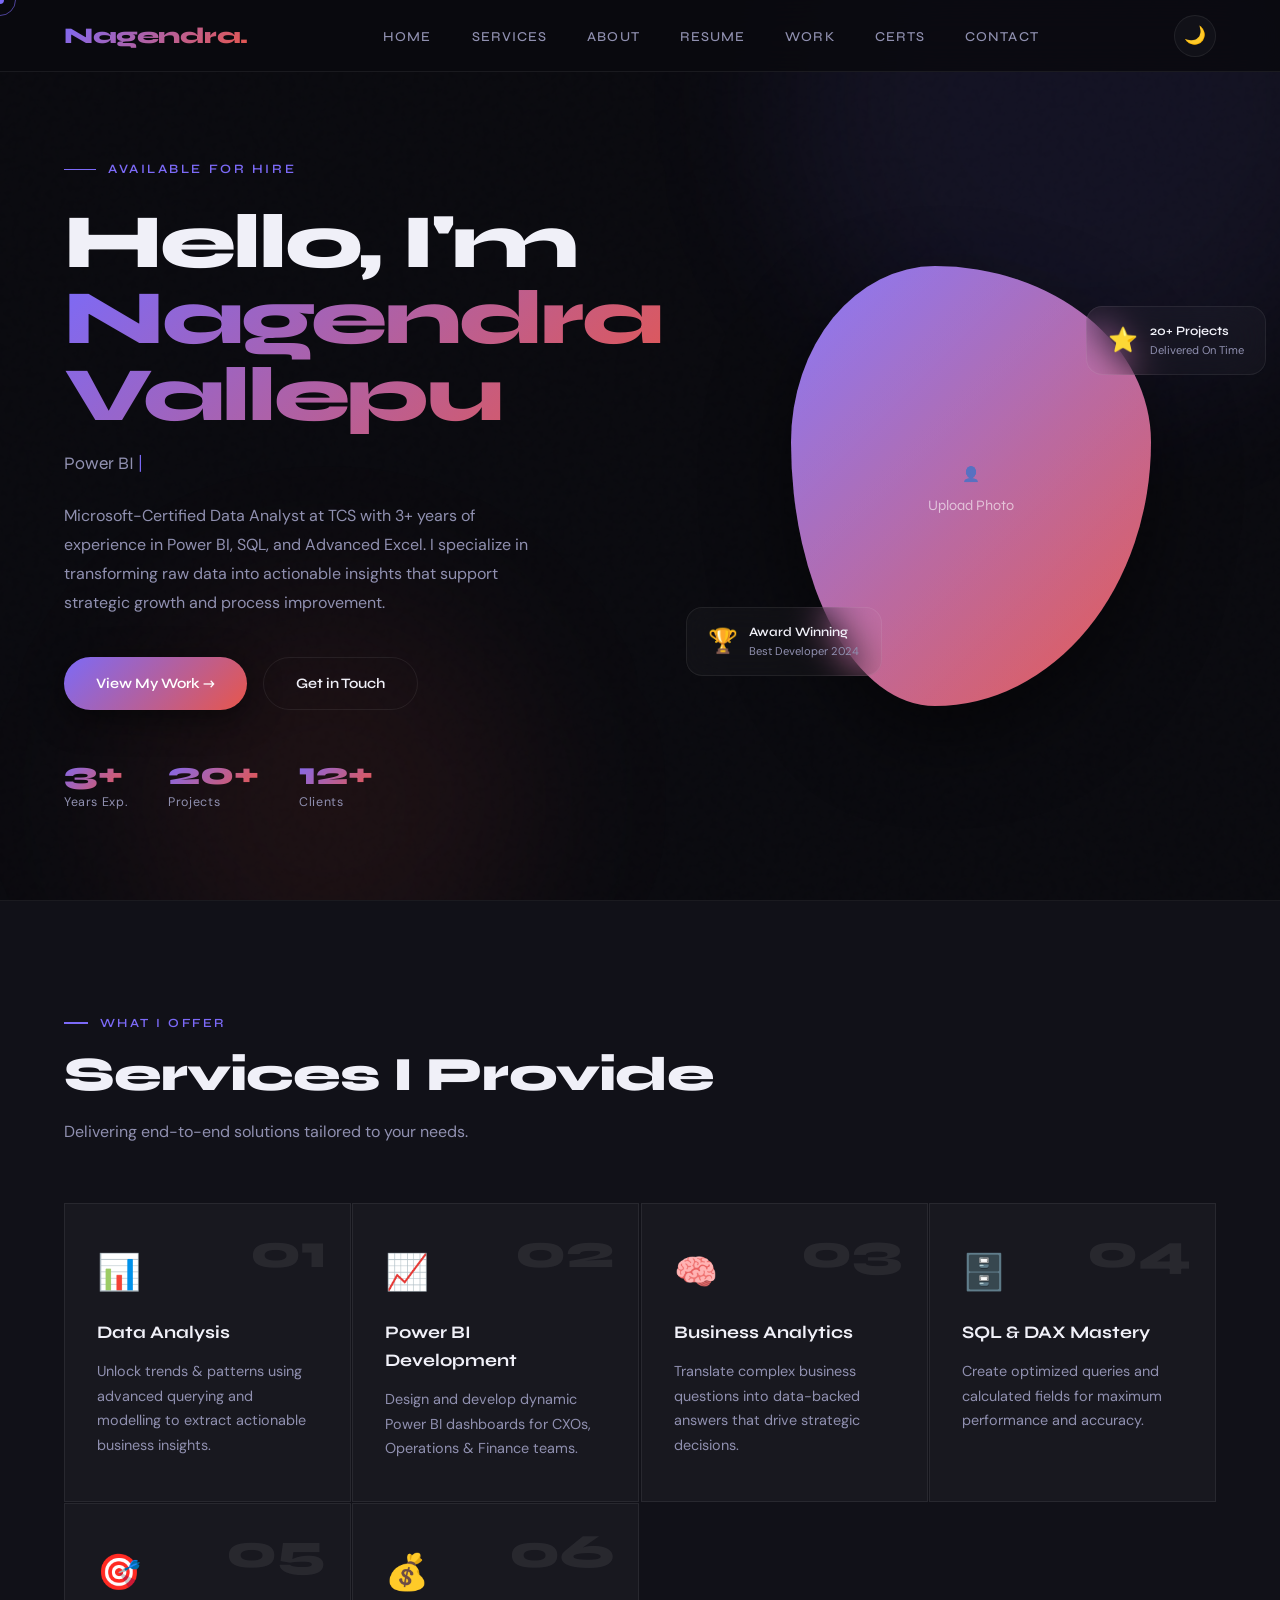
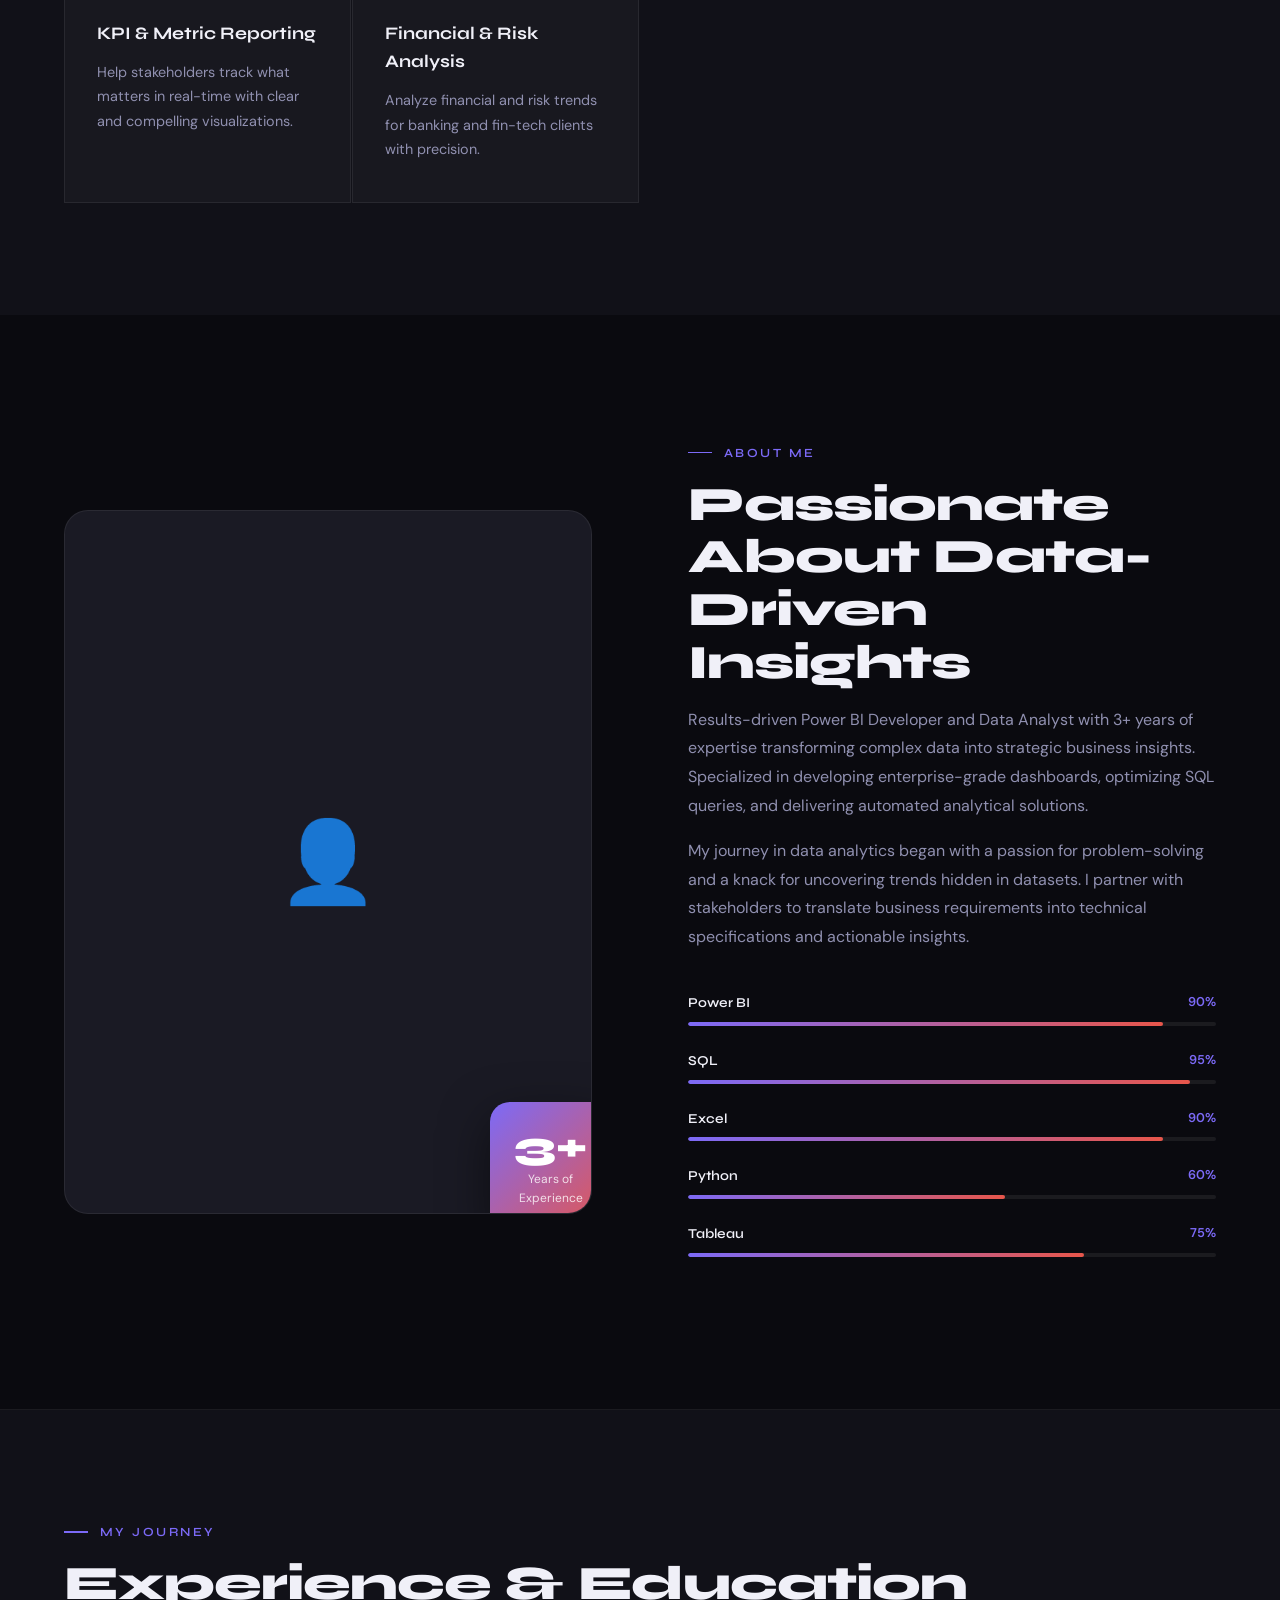
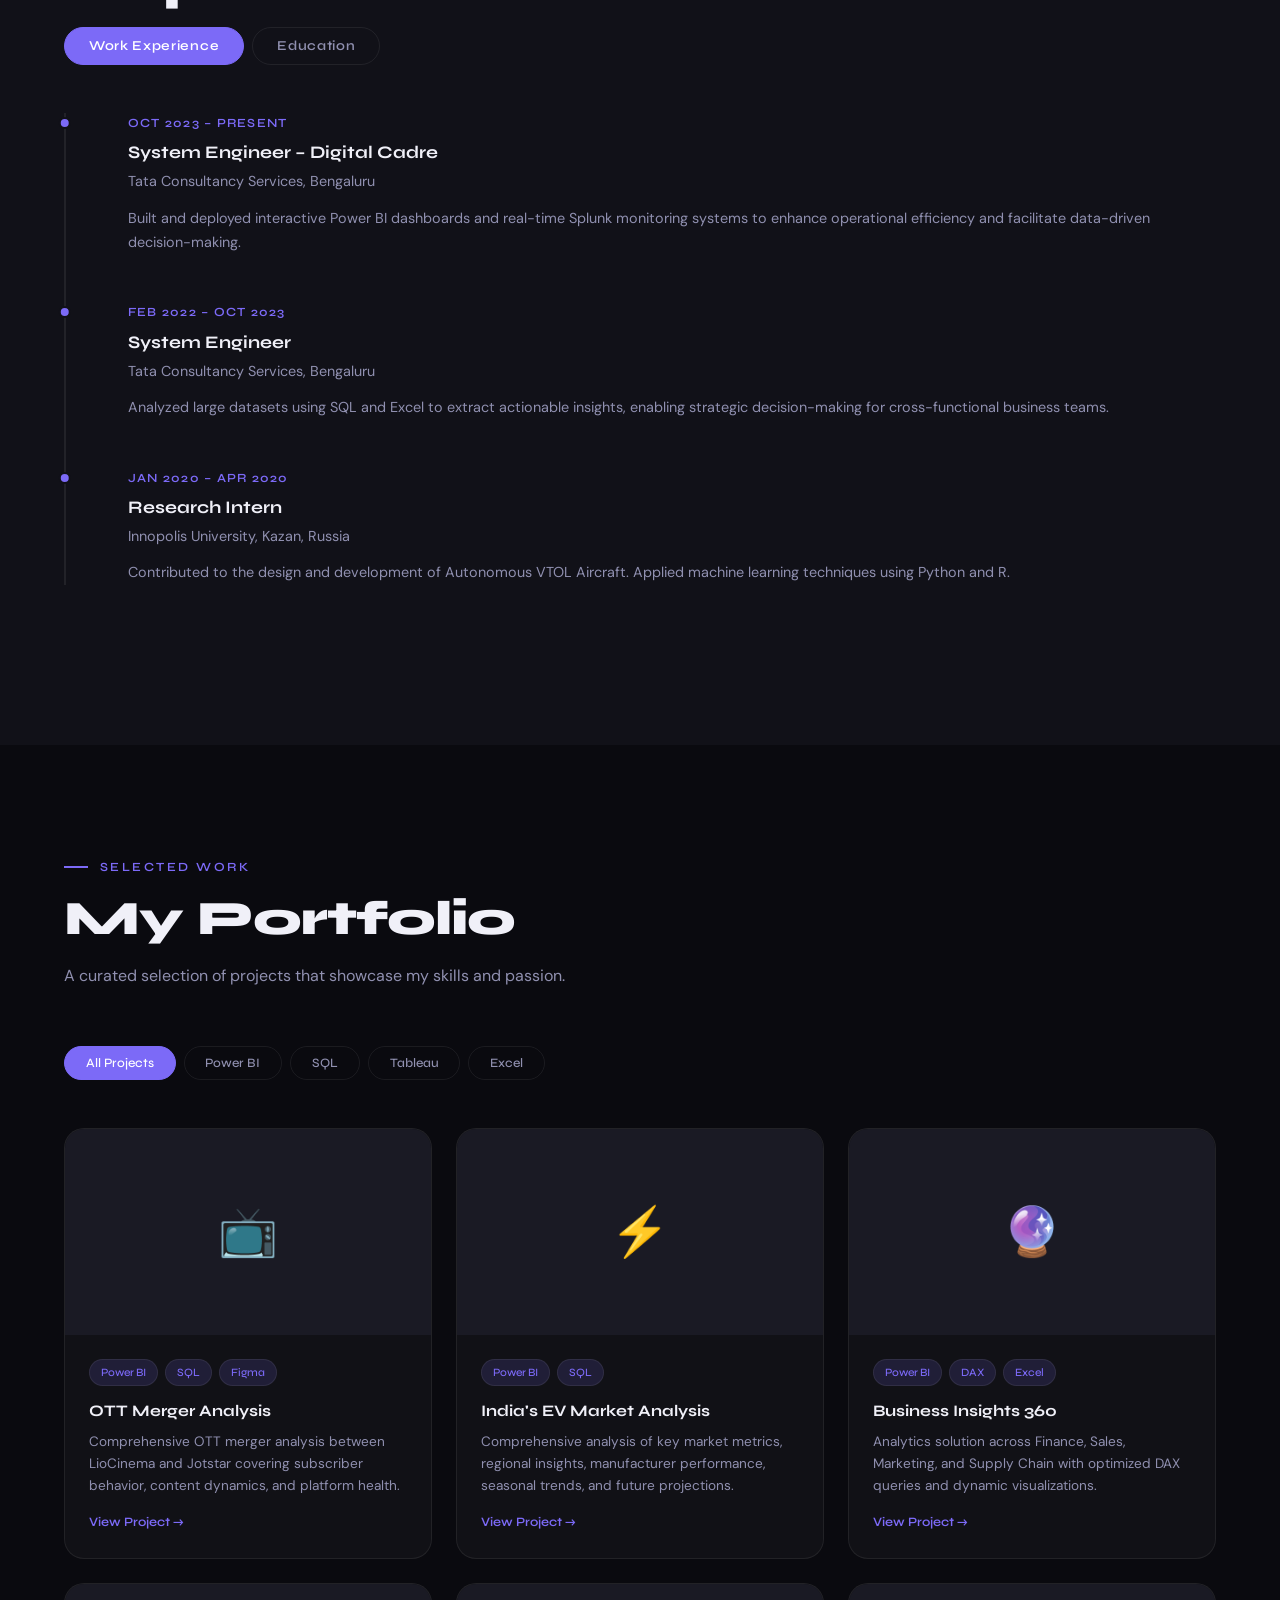
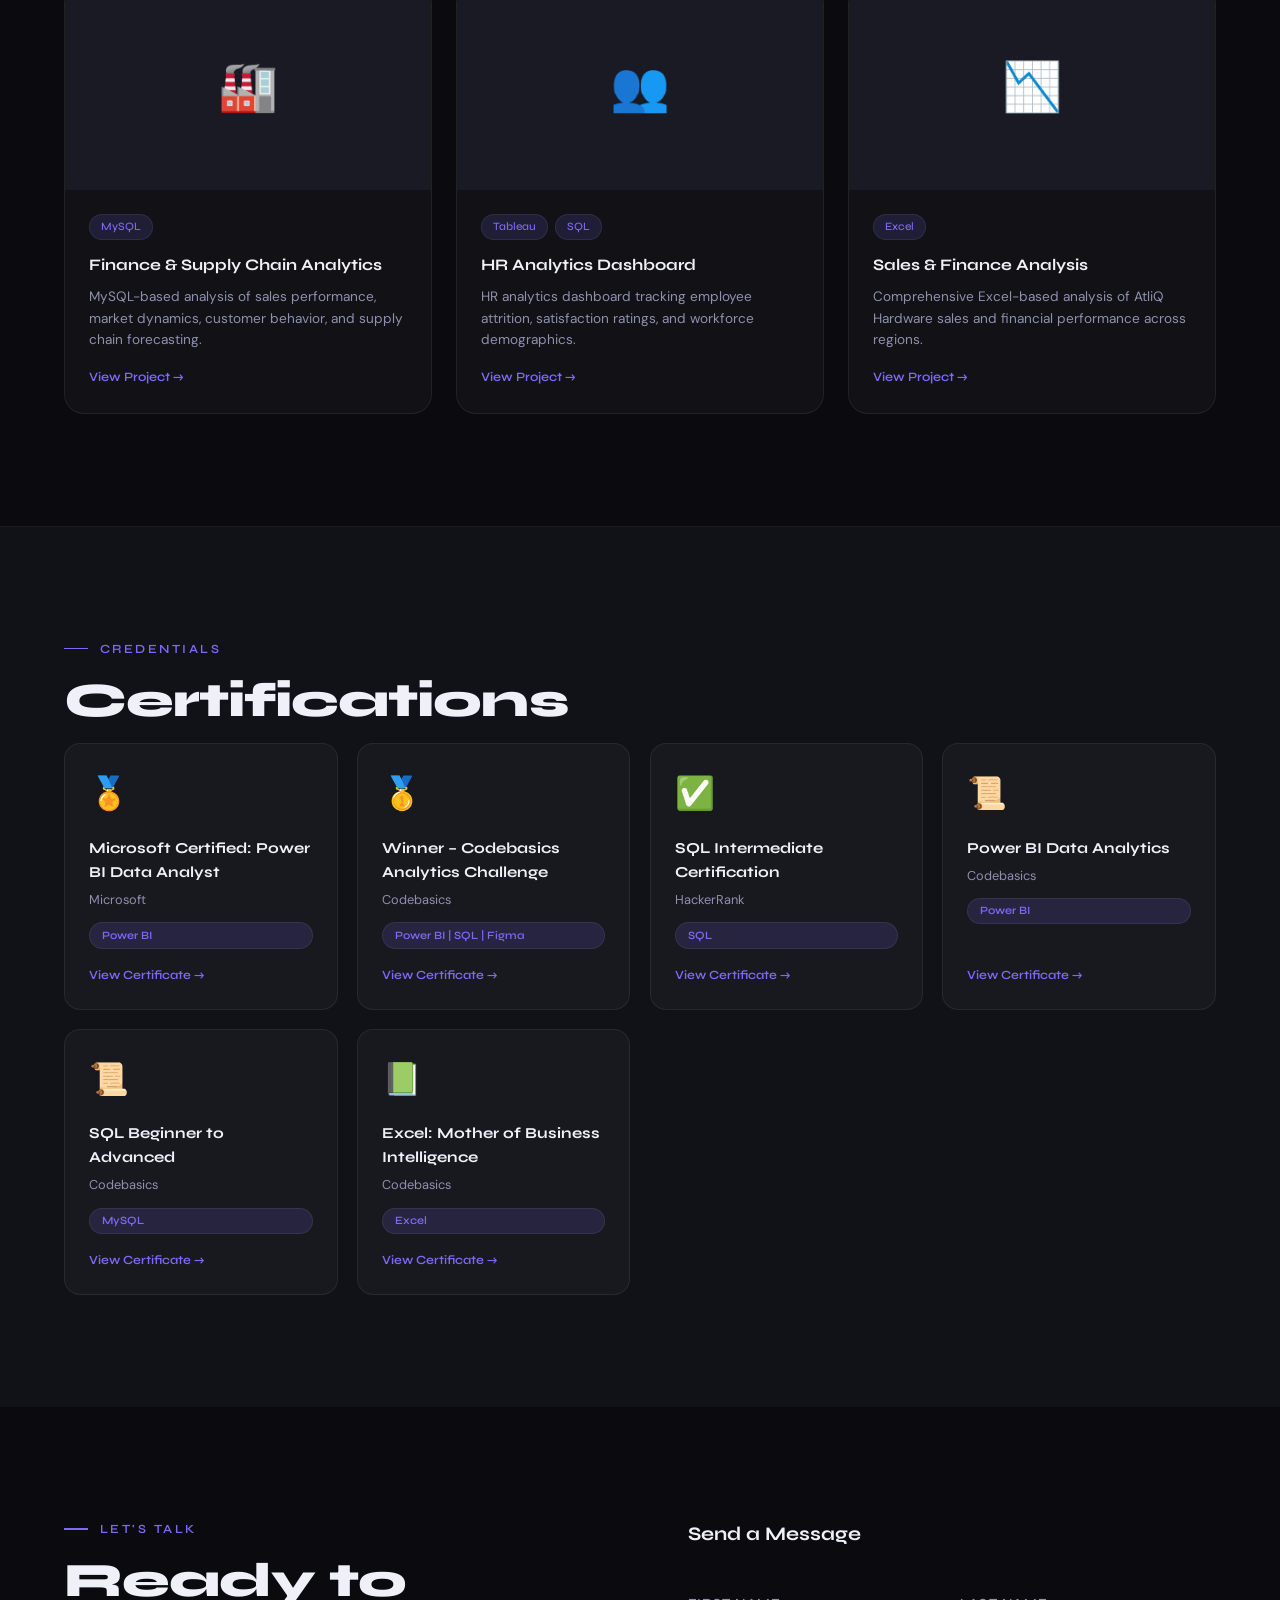
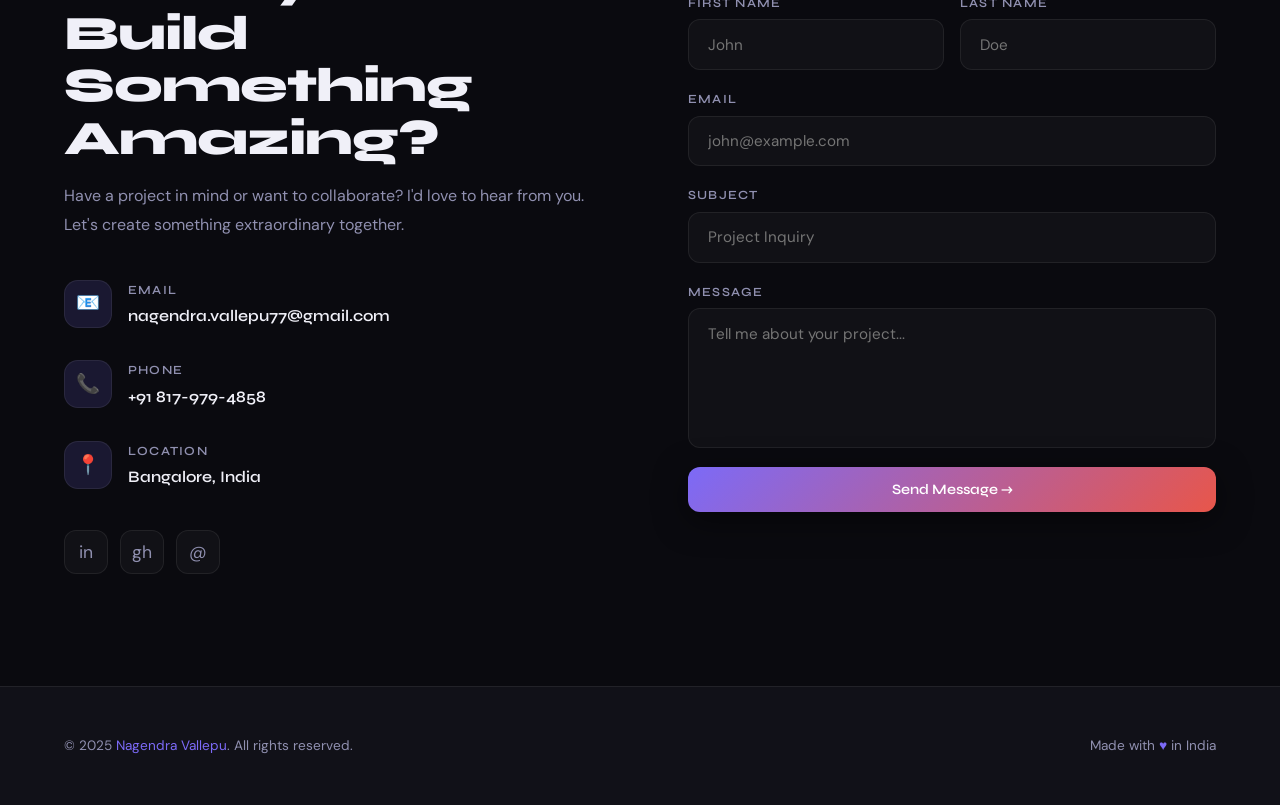
==== index.html @ 74fa5c30 "start" ====
<!DOCTYPE html>
<html lang="en" data-theme="dark">
<head>
<meta charset="UTF-8">
<meta name="viewport" content="width=device-width, initial-scale=1.0">
<title>Portfolio — Nagendra Vallepu</title>
<meta name="description" content="Nagendra Vallepu — Microsoft-Certified Data Analyst specializing in Power BI, SQL, and data visualization.">
<link rel="preconnect" href="https://fonts.googleapis.com">
<link href="https://fonts.googleapis.com/css2?family=Syne:wght@400;500;600;700;800&family=DM+Sans:ital,wght@0,300;0,400;0,500;1,300&display=swap" rel="stylesheet">
<link rel="stylesheet" href="style.css">
</head>
<body>

<!-- CURSOR -->
<div class="cursor-dot" id="cursorDot"></div>
<div class="cursor-ring" id="cursorRing"></div>

<!-- NAVIGATION -->
<nav id="mainNav">
  <div class="nav-logo" id="navLogo">Portfolio.</div>
  <ul class="nav-links">
    <li><a href="#home">Home</a></li>
    <li><a href="#services">Services</a></li>
    <li><a href="#about">About</a></li>
    <li><a href="#resume">Resume</a></li>
    <li><a href="#portfolio">Work</a></li>
    <li><a href="#certifications">Certs</a></li>
    <li><a href="#contact">Contact</a></li>
  </ul>
  <div class="nav-actions">
    <button class="theme-toggle" id="themeToggle" aria-label="Toggle theme">🌙</button>
    <div class="hamburger" id="hamburger">
      <span></span><span></span><span></span>
    </div>
  </div>
</nav>

<!-- MOBILE NAV -->
<div class="mobile-nav" id="mobileNav">
  <ul>
    <li><a href="#home" onclick="closeMobileNav()">Home</a></li>
    <li><a href="#services" onclick="closeMobileNav()">Services</a></li>
    <li><a href="#about" onclick="closeMobileNav()">About</a></li>
    <li><a href="#resume" onclick="closeMobileNav()">Resume</a></li>
    <li><a href="#portfolio" onclick="closeMobileNav()">Work</a></li>
    <li><a href="#certifications" onclick="closeMobileNav()">Certifications</a></li>
    <li><a href="#contact" onclick="closeMobileNav()">Contact</a></li>
  </ul>
</div>

<!-- HERO -->
<section id="home">
  <div class="hero-orb orb1"></div>
  <div class="hero-orb orb2"></div>
  <div class="hero-left">
    <div class="hero-eyebrow fade-up" id="heroEyebrow">Available for Hire</div>
    <h1 class="hero-name fade-up">
      <span>Hello, I'm</span>
      <span class="gradient-text" id="heroName">Your Name</span>
    </h1>
    <div class="hero-roles fade-up">
      <span id="heroRole" class="typewriter"></span>
    </div>
    <p class="hero-desc fade-up" id="heroDesc"></p>
    <div class="hero-ctas fade-up">
      <a href="#portfolio" class="btn-primary">View My Work →</a>
      <a href="#contact" class="btn-outline">Get in Touch</a>
    </div>
    <div class="hero-stats fade-up">
      <div class="stat-item">
        <div class="stat-num" id="statYears">3+</div>
        <div class="stat-label">Years Exp.</div>
      </div>
      <div class="stat-item">
        <div class="stat-num" id="statProjects">20+</div>
        <div class="stat-label">Projects</div>
      </div>
      <div class="stat-item">
        <div class="stat-num" id="statClients">15+</div>
        <div class="stat-label">Clients</div>
      </div>
    </div>
  </div>
  <div class="hero-visual">
    <div class="hero-img-frame">
      <div class="hero-img-placeholder" id="heroImageContainer">
        <span id="heroEmoji">👤</span>
        <span>Upload Photo</span>
      </div>
    </div>
    <div class="hero-float-card card1">
      <div class="float-icon">🏆</div>
      <div>
        <div class="float-title">Award Winning</div>
        <div class="float-sub">Best Developer 2024</div>
      </div>
    </div>
    <div class="hero-float-card card2">
      <div class="float-icon">⭐</div>
      <div>
        <div class="float-title" id="statProjects2">20+ Projects</div>
        <div class="float-sub">Delivered On Time</div>
      </div>
    </div>
  </div>
</section>

<div class="divider"></div>

<!-- SERVICES -->
<section id="services">
  <div class="section-label">What I Offer</div>
  <h2 class="section-title fade-up">Services I Provide</h2>
  <p class="section-desc fade-up" id="servicesSubtitle">Delivering end-to-end solutions tailored to your needs.</p>
  <div class="services-grid" id="servicesGrid"></div>
</section>

<!-- ABOUT -->
<section id="about">
  <div class="about-visual fade-up">
    <div class="about-img-bg" id="aboutImageContainer">
      <span style="font-size:5rem">👤</span>
      <div class="about-badge">
        <div class="badge-num" id="badgeYears">3+</div>
        <div class="badge-text">Years of<br>Experience</div>
      </div>
    </div>
  </div>
  <div class="about-content">
    <div class="section-label">About Me</div>
    <h2 class="section-title fade-up" id="aboutTitle"></h2>
    <p class="fade-up" style="color:var(--text2);line-height:1.8;margin-bottom:1rem" id="aboutDesc1"></p>
    <p class="fade-up" style="color:var(--text2);line-height:1.8;margin-bottom:1.5rem" id="aboutDesc2"></p>
    <div class="skills-section fade-up" id="skillsContainer"></div>
  </div>
</section>

<div class="divider"></div>

<!-- RESUME -->
<section id="resume">
  <div class="section-label">My Journey</div>
  <h2 class="section-title fade-up">Experience & Education</h2>
  <div class="resume-tabs">
    <button class="tab-btn active" onclick="switchTab('exp')">Work Experience</button>
    <button class="tab-btn" onclick="switchTab('edu')">Education</button>
  </div>
  <div id="expTab" class="timeline"></div>
  <div id="eduTab" class="timeline" style="display:none"></div>
</section>

<!-- PORTFOLIO -->
<section id="portfolio">
  <div class="section-label">Selected Work</div>
  <h2 class="section-title fade-up">My Portfolio</h2>
  <p class="section-desc fade-up">A curated selection of projects that showcase my skills and passion.</p>
  <div class="portfolio-filters" id="portfolioFilters">
    <button class="filter-btn active" onclick="filterProjects('all', this)">All Projects</button>
  </div>
  <div class="portfolio-grid" id="portfolioGrid"></div>
</section>

<div class="divider"></div>

<!-- CERTIFICATIONS -->
<section id="certifications">
  <div class="section-label">Credentials</div>
  <h2 class="section-title fade-up">Certifications</h2>
  <div class="certs-grid" id="certsGrid"></div>
</section>

<!-- CONTACT -->
<section id="contact">
  <div class="contact-info">
    <div class="section-label">Let's Talk</div>
    <h2 class="section-title fade-up" id="contactTitle">Ready to Build Something <span class="gradient-text">Amazing?</span></h2>
    <p class="fade-up" style="color:var(--text2);line-height:1.8;margin-bottom:2.5rem" id="contactDesc">Have a project in mind or want to collaborate? I'd love to hear from you. Let's create something extraordinary together.</p>
    <div class="contact-item fade-up">
      <div class="contact-icon">📧</div>
      <div>
        <div class="contact-label">Email</div>
        <div class="contact-value" id="contactEmail">hello@yourname.com</div>
      </div>
    </div>
    <div class="contact-item fade-up">
      <div class="contact-icon">📞</div>
      <div>
        <div class="contact-label">Phone</div>
        <div class="contact-value" id="contactPhone">+91 000-000-0000</div>
      </div>
    </div>
    <div class="contact-item fade-up">
      <div class="contact-icon">📍</div>
      <div>
        <div class="contact-label">Location</div>
        <div class="contact-value" id="contactLocation">Hyderabad, India</div>
      </div>
    </div>
    <div class="social-links fade-up" id="socialLinks">
      <a href="#" class="social-link" title="LinkedIn">in</a>
      <a href="#" class="social-link" title="GitHub">gh</a>
      <a href="#" class="social-link" title="Twitter">𝕏</a>
    </div>
  </div>
  <div>
    <div class="contact-form fade-up">
      <h3 style="font-family:var(--font-display);font-size:1.2rem;font-weight:700;margin-bottom:1.5rem">Send a Message</h3>
      <div class="admin-grid-2">
        <div class="form-group">
          <label class="form-label">First Name</label>
          <input class="form-input" type="text" placeholder="John">
        </div>
        <div class="form-group">
          <label class="form-label">Last Name</label>
          <input class="form-input" type="text" placeholder="Doe">
        </div>
      </div>
      <div class="form-group">
        <label class="form-label">Email</label>
        <input class="form-input" type="email" placeholder="john@example.com">
      </div>
      <div class="form-group">
        <label class="form-label">Subject</label>
        <input class="form-input" type="text" placeholder="Project Inquiry">
      </div>
      <div class="form-group">
        <label class="form-label">Message</label>
        <textarea class="form-textarea" placeholder="Tell me about your project..."></textarea>
      </div>
      <button class="btn-primary" style="width:100%;justify-content:center;border-radius:12px;" onclick="showToast('Message sent! I\'ll get back to you soon 🚀')">Send Message →</button>
    </div>
  </div>
</section>

<!-- FOOTER -->
<footer>
  <div class="footer-copy">© 2025 <span id="footerName">Your Name</span>. All rights reserved.</div>
  <div class="footer-copy">Made with <span>♥</span> in India</div>
</footer>

<!-- TOAST -->
<div class="toast" id="toast"></div>

<script src="app.js"></script>
</body>
</html>
---- style.css ----
/* ===== CSS VARIABLES ===== */
:root {
  --font-display: 'Syne', sans-serif;
  --font-body: 'DM Sans', sans-serif;
  --ease: cubic-bezier(0.16, 1, 0.3, 1);
}
[data-theme="dark"] {
  --bg: #0a0a0f;
  --bg2: #111118;
  --bg3: #1a1a24;
  --border: rgba(255,255,255,0.07);
  --text: #f0f0f8;
  --text2: #9090b0;
  --text3: #6060808;
  --accent: #7c6af7;
  --accent2: #e8564a;
  --accent3: #3ec6a0;
  --card-bg: rgba(255,255,255,0.03);
  --card-hover: rgba(255,255,255,0.06);
  --nav-bg: rgba(10,10,15,0.85);
  --shadow: rgba(0,0,0,0.5);
  --glow: rgba(124,106,247,0.15);
  --gradient: linear-gradient(135deg, #7c6af7, #e8564a);
}
[data-theme="light"] {
  --bg: #f5f4ff;
  --bg2: #eeeeff;
  --bg3: #e5e3f8;
  --border: rgba(0,0,0,0.08);
  --text: #0d0c1a;
  --text2: #5a5870;
  --accent: #5b46f0;
  --accent2: #e8564a;
  --accent3: #1ea882;
  --card-bg: rgba(255,255,255,0.7);
  --card-hover: rgba(255,255,255,0.95);
  --nav-bg: rgba(245,244,255,0.85);
  --shadow: rgba(91,70,240,0.12);
  --glow: rgba(91,70,240,0.12);
  --gradient: linear-gradient(135deg, #5b46f0, #e8564a);
}

/* ===== RESET ===== */
*, *::before, *::after { margin: 0; padding: 0; box-sizing: border-box; }
html { scroll-behavior: smooth; font-size: 16px; }
body {
  font-family: var(--font-body);
  background: var(--bg);
  color: var(--text);
  line-height: 1.6;
  overflow-x: hidden;
  transition: background 0.4s var(--ease), color 0.4s var(--ease);
}

/* ===== SCROLLBAR ===== */
::-webkit-scrollbar { width: 4px; }
::-webkit-scrollbar-track { background: var(--bg); }
::-webkit-scrollbar-thumb { background: var(--accent); border-radius: 2px; }

/* ===== CURSOR ===== */
.cursor-dot {
  width: 8px; height: 8px;
  background: var(--accent);
  border-radius: 50%;
  position: fixed; top: 0; left: 0;
  pointer-events: none; z-index: 9999;
  transform: translate(-50%, -50%);
  transition: transform 0.05s;
}
.cursor-ring {
  width: 32px; height: 32px;
  border: 1.5px solid var(--accent);
  border-radius: 50%;
  position: fixed; top: 0; left: 0;
  pointer-events: none; z-index: 9998;
  transform: translate(-50%, -50%);
  transition: transform 0.15s var(--ease), width 0.2s, height 0.2s, opacity 0.2s;
  opacity: 0.6;
}

/* ===== NOISE OVERLAY ===== */
body::before {
  content: '';
  position: fixed; inset: 0;
  background-image: url("data:image/svg+xml,%3Csvg viewBox='0 0 200 200' xmlns='http://www.w3.org/2000/svg'%3E%3Cfilter id='noise'%3E%3CfeTurbulence type='fractalNoise' baseFrequency='0.65' numOctaves='3' stitchTiles='stitch'/%3E%3C/filter%3E%3Crect width='100%25' height='100%25' filter='url(%23noise)' opacity='0.04'/%3E%3C/svg%3E");
  pointer-events: none; z-index: 0; opacity: 0.4;
}

/* ===== NAV ===== */
nav {
  position: fixed; top: 0; left: 0; right: 0; z-index: 1000;
  padding: 0 5%;
  display: flex; align-items: center; justify-content: space-between;
  height: 72px;
  background: var(--nav-bg);
  backdrop-filter: blur(20px);
  border-bottom: 1px solid var(--border);
  transition: all 0.3s;
}
.nav-logo {
  font-family: var(--font-display);
  font-size: 1.4rem; font-weight: 800;
  background: var(--gradient);
  -webkit-background-clip: text; -webkit-text-fill-color: transparent;
  background-clip: text;
  letter-spacing: -0.02em;
}
.nav-links { display: flex; gap: 2.5rem; list-style: none; }
.nav-links a {
  font-family: var(--font-display); font-size: 0.85rem; font-weight: 500;
  color: var(--text2); text-decoration: none; letter-spacing: 0.08em;
  text-transform: uppercase; transition: color 0.2s;
  position: relative;
}
.nav-links a::after {
  content: ''; position: absolute; bottom: -3px; left: 0; width: 0; height: 1.5px;
  background: var(--accent); transition: width 0.3s var(--ease);
}
.nav-links a:hover { color: var(--text); }
.nav-links a:hover::after { width: 100%; }
.nav-actions { display: flex; gap: 1rem; align-items: center; }
.theme-toggle {
  width: 42px; height: 42px; border-radius: 50%;
  border: 1px solid var(--border);
  background: var(--card-bg); cursor: pointer;
  display: flex; align-items: center; justify-content: center;
  font-size: 1.1rem; transition: all 0.3s; color: var(--text);
}
.theme-toggle:hover { background: var(--accent); color: #fff; border-color: var(--accent); }
.admin-btn {
  padding: 0.5rem 1.2rem;
  background: var(--gradient); border: none; border-radius: 100px;
  color: #fff; font-family: var(--font-display); font-size: 0.8rem;
  font-weight: 600; letter-spacing: 0.08em; text-transform: uppercase;
  cursor: pointer; transition: opacity 0.2s, transform 0.2s;
}
.admin-btn:hover { opacity: 0.85; transform: scale(0.97); }

/* ===== HERO ===== */
#home {
  min-height: 100vh; padding: 0 5%;
  display: grid; grid-template-columns: 1fr 1fr;
  align-items: center; gap: 4rem;
  padding-top: 72px; position: relative; overflow: hidden;
}
.hero-orb {
  position: absolute;
  border-radius: 50%;
  filter: blur(80px);
  pointer-events: none;
}
.orb1 { width: 600px; height: 600px; background: var(--glow); top: -200px; right: -100px; opacity: 0.6; }
.orb2 { width: 400px; height: 400px; background: rgba(232,86,74,0.08); bottom: -100px; left: 10%; }
.hero-eyebrow {
  font-family: var(--font-display); font-size: 0.8rem; font-weight: 600;
  letter-spacing: 0.2em; text-transform: uppercase; color: var(--accent);
  display: flex; align-items: center; gap: 0.75rem; margin-bottom: 1.5rem;
}
.hero-eyebrow::before { content: ''; width: 32px; height: 1.5px; background: var(--accent); }
.hero-name {
  font-family: var(--font-display); font-size: clamp(3rem, 6vw, 5.5rem);
  font-weight: 800; line-height: 1; letter-spacing: -0.03em; margin-bottom: 1rem;
}
.hero-name span { display: block; }
.hero-name .gradient-text {
  background: var(--gradient);
  -webkit-background-clip: text; -webkit-text-fill-color: transparent;
  background-clip: text;
}
.hero-roles {
  font-family: var(--font-display); font-size: 1.1rem; color: var(--text2);
  margin-bottom: 1.5rem; min-height: 1.5em;
}
.hero-desc { color: var(--text2); font-size: 1rem; line-height: 1.8; margin-bottom: 2.5rem; max-width: 480px; }
.hero-ctas { display: flex; gap: 1rem; flex-wrap: wrap; margin-bottom: 3rem; }
.btn-primary {
  padding: 0.85rem 2rem; background: var(--gradient);
  border: none; border-radius: 100px; color: #fff;
  font-family: var(--font-display); font-size: 0.9rem; font-weight: 600;
  cursor: pointer; text-decoration: none; display: inline-flex; align-items: center; gap: 0.5rem;
  transition: transform 0.2s, box-shadow 0.2s;
  box-shadow: 0 8px 32px var(--shadow);
}
.btn-primary:hover { transform: translateY(-2px); box-shadow: 0 16px 48px var(--shadow); }
.btn-outline {
  padding: 0.85rem 2rem; background: transparent;
  border: 1px solid var(--border); border-radius: 100px; color: var(--text);
  font-family: var(--font-display); font-size: 0.9rem; font-weight: 600;
  cursor: pointer; text-decoration: none; display: inline-flex; align-items: center; gap: 0.5rem;
  transition: border-color 0.2s, background 0.2s;
}
.btn-outline:hover { border-color: var(--accent); background: var(--glow); }
.hero-stats { display: flex; gap: 2.5rem; }
.stat-item { text-align: left; }
.stat-num {
  font-family: var(--font-display); font-size: 2rem; font-weight: 800;
  background: var(--gradient); -webkit-background-clip: text;
  -webkit-text-fill-color: transparent; background-clip: text;
  line-height: 1;
}
.stat-label { font-size: 0.78rem; color: var(--text2); letter-spacing: 0.05em; margin-top: 0.2rem; }
.hero-visual {
  position: relative; display: flex; align-items: center; justify-content: center;
}
.hero-img-frame {
  width: 360px; height: 440px;
  background: var(--gradient);
  border-radius: 40% 60% 60% 40% / 40% 40% 60% 60%;
  display: flex; align-items: center; justify-content: center;
  position: relative; overflow: hidden;
  animation: morphBlob 8s ease-in-out infinite;
  box-shadow: 0 32px 80px var(--shadow);
}
@keyframes morphBlob {
  0%, 100% { border-radius: 40% 60% 60% 40% / 40% 40% 60% 60%; }
  33% { border-radius: 60% 40% 40% 60% / 60% 60% 40% 40%; }
  66% { border-radius: 50% 50% 30% 70% / 50% 70% 30% 50%; }
}
.hero-img-placeholder {
  width: 100%; height: 100%;
  background: linear-gradient(135deg, rgba(255,255,255,0.1), rgba(255,255,255,0.03));
  display: flex; flex-direction: column; align-items: center; justify-content: center;
  color: rgba(255,255,255,0.6); font-size: 4rem;
}
.hero-img-placeholder span { font-family: var(--font-display); font-size: 0.9rem; margin-top: 0.5rem; }
.hero-float-card {
  position: absolute; padding: 0.9rem 1.3rem;
  background: var(--card-bg); backdrop-filter: blur(20px);
  border: 1px solid var(--border); border-radius: 16px;
  display: flex; align-items: center; gap: 0.75rem;
  animation: float 3s ease-in-out infinite;
}
.hero-float-card.card1 { bottom: 30px; left: -40px; animation-delay: 0s; }
.hero-float-card.card2 { top: 40px; right: -50px; animation-delay: 1.5s; }
@keyframes float { 0%, 100% { transform: translateY(0); } 50% { transform: translateY(-8px); } }
.float-icon { font-size: 1.5rem; }
.float-title { font-family: var(--font-display); font-size: 0.8rem; font-weight: 600; color: var(--text); }
.float-sub { font-size: 0.7rem; color: var(--text2); }
.skill-bubbles {
  position: absolute; bottom: -20px; right: 10px;
  display: flex; gap: 0.4rem; flex-wrap: wrap; max-width: 200px;
}
.skill-bubble {
  padding: 0.3rem 0.8rem; border-radius: 100px;
  background: var(--card-bg); border: 1px solid var(--border);
  font-size: 0.7rem; font-family: var(--font-display); font-weight: 500; color: var(--text2);
}

/* ===== SECTIONS ===== */
section { padding: 7rem 5%; position: relative; }
.section-label {
  font-family: var(--font-display); font-size: 0.78rem; font-weight: 600;
  letter-spacing: 0.2em; text-transform: uppercase; color: var(--accent);
  display: flex; align-items: center; gap: 0.75rem; margin-bottom: 1rem;
}
.section-label::before { content: ''; width: 24px; height: 1.5px; background: var(--accent); }
.section-title {
  font-family: var(--font-display); font-size: clamp(2rem, 4vw, 3rem);
  font-weight: 800; letter-spacing: -0.02em; margin-bottom: 1rem;
  line-height: 1.1;
}
.section-desc { color: var(--text2); font-size: 1rem; max-width: 520px; line-height: 1.8; margin-bottom: 3.5rem; }
.divider { width: 100%; height: 1px; background: var(--border); }

/* ===== SERVICES ===== */
#services { background: var(--bg2); }
.services-grid { display: grid; grid-template-columns: repeat(auto-fit, minmax(280px, 1fr)); gap: 1.5px; }
.service-card {
  background: var(--card-bg); padding: 2.5rem 2rem;
  border: 1px solid var(--border);
  transition: background 0.3s, transform 0.3s;
  position: relative; overflow: hidden;
}
.service-card::before {
  content: '';
  position: absolute; top: 0; left: 0; right: 0; height: 2px;
  background: var(--gradient); transform: scaleX(0); transform-origin: left;
  transition: transform 0.4s var(--ease);
}
.service-card:hover { background: var(--card-hover); transform: translateY(-4px); }
.service-card:hover::before { transform: scaleX(1); }
.service-icon { font-size: 2.2rem; margin-bottom: 1.2rem; }
.service-title {
  font-family: var(--font-display); font-size: 1.1rem; font-weight: 700;
  margin-bottom: 0.75rem;
}
.service-desc { color: var(--text2); font-size: 0.9rem; line-height: 1.7; }
.service-num {
  position: absolute; top: 1.5rem; right: 1.5rem;
  font-family: var(--font-display); font-size: 3rem; font-weight: 800;
  color: var(--border); line-height: 1;
}

/* ===== ABOUT ===== */
#about { display: grid; grid-template-columns: 1fr 1fr; gap: 6rem; align-items: center; }
.about-visual { position: relative; }
.about-img-bg {
  width: 100%; aspect-ratio: 3/4;
  background: var(--bg3); border-radius: 24px;
  border: 1px solid var(--border);
  display: flex; align-items: center; justify-content: center;
  font-size: 5rem; color: var(--text2); overflow: hidden; position: relative;
}
.about-badge {
  position: absolute; bottom: -20px; right: -20px;
  background: var(--gradient); border-radius: 20px; padding: 1.5rem;
  text-align: center; box-shadow: 0 16px 48px var(--shadow);
}
.badge-num { font-family: var(--font-display); font-size: 2.5rem; font-weight: 800; color: #fff; line-height: 1; }
.badge-text { font-size: 0.75rem; color: rgba(255,255,255,0.8); margin-top: 0.25rem; }
.about-content { padding: 1rem 0; }
.skills-section { margin-top: 2.5rem; }
.skill-item { margin-bottom: 1.5rem; }
.skill-header { display: flex; justify-content: space-between; margin-bottom: 0.5rem; }
.skill-name { font-family: var(--font-display); font-size: 0.85rem; font-weight: 600; }
.skill-pct { font-size: 0.8rem; color: var(--accent); font-weight: 600; }
.skill-bar { height: 4px; background: var(--border); border-radius: 2px; overflow: hidden; }
.skill-fill {
  height: 100%; background: var(--gradient); border-radius: 2px;
  width: 0; transition: width 1.5s var(--ease);
}

/* ===== EXPERIENCE / TIMELINE ===== */
#resume { background: var(--bg2); }
.resume-tabs { display: flex; gap: 0.5rem; margin-bottom: 3rem; }
.tab-btn {
  padding: 0.6rem 1.5rem; border-radius: 100px;
  border: 1px solid var(--border); background: transparent; color: var(--text2);
  font-family: var(--font-display); font-size: 0.85rem; font-weight: 600;
  cursor: pointer; transition: all 0.3s; letter-spacing: 0.05em;
}
.tab-btn.active { background: var(--accent); border-color: var(--accent); color: #fff; }
.timeline { position: relative; padding-left: 2rem; }
.timeline::before {
  content: ''; position: absolute; left: 0; top: 0; bottom: 0;
  width: 1.5px; background: var(--border);
}
.timeline-item { position: relative; margin-bottom: 3rem; padding-left: 2rem; }
.timeline-dot {
  position: absolute; left: -2rem; top: 0.25rem;
  width: 12px; height: 12px; border-radius: 50%;
  background: var(--accent); border: 2px solid var(--bg2);
  transform: translateX(-5.25px);
}
.timeline-date {
  font-family: var(--font-display); font-size: 0.78rem; font-weight: 600;
  color: var(--accent); letter-spacing: 0.1em; text-transform: uppercase;
  margin-bottom: 0.4rem;
}
.timeline-role {
  font-family: var(--font-display); font-size: 1.1rem; font-weight: 700; margin-bottom: 0.2rem;
}
.timeline-company { font-size: 0.9rem; color: var(--text2); margin-bottom: 0.75rem; }
.timeline-desc { font-size: 0.9rem; color: var(--text2); line-height: 1.7; }

/* ===== PORTFOLIO ===== */
.portfolio-filters { display: flex; gap: 0.5rem; flex-wrap: wrap; margin-bottom: 3rem; }
.filter-btn {
  padding: 0.5rem 1.3rem; border-radius: 100px;
  border: 1px solid var(--border); background: transparent; color: var(--text2);
  font-family: var(--font-display); font-size: 0.8rem; font-weight: 500;
  cursor: pointer; transition: all 0.3s;
}
.filter-btn.active, .filter-btn:hover { background: var(--accent); border-color: var(--accent); color: #fff; }
.portfolio-grid { display: grid; grid-template-columns: repeat(auto-fill, minmax(320px, 1fr)); gap: 1.5rem; }
.project-card {
  background: var(--card-bg); border: 1px solid var(--border); border-radius: 20px;
  overflow: hidden; transition: transform 0.4s var(--ease), box-shadow 0.4s;
  cursor: pointer;
}
.project-card:hover { transform: translateY(-8px); box-shadow: 0 24px 64px var(--shadow); }
.project-thumb {
  width: 100%; aspect-ratio: 16/9;
  background: var(--bg3); display: flex; align-items: center; justify-content: center;
  font-size: 3rem; position: relative; overflow: hidden;
}
.project-thumb::after {
  content: '';
  position: absolute; inset: 0;
  background: var(--gradient); opacity: 0; transition: opacity 0.3s;
}
.project-card:hover .project-thumb::after { opacity: 0.15; }
.project-body { padding: 1.5rem; }
.project-tags { display: flex; gap: 0.4rem; flex-wrap: wrap; margin-bottom: 0.75rem; }
.project-tag {
  padding: 0.2rem 0.7rem; border-radius: 100px;
  background: var(--glow); border: 1px solid var(--border);
  font-size: 0.7rem; font-family: var(--font-display); font-weight: 500; color: var(--accent);
}
.project-title { font-family: var(--font-display); font-size: 1rem; font-weight: 700; margin-bottom: 0.5rem; }
.project-desc { font-size: 0.85rem; color: var(--text2); line-height: 1.6; }
.project-link {
  display: inline-flex; align-items: center; gap: 0.4rem;
  margin-top: 1rem; font-family: var(--font-display); font-size: 0.8rem;
  font-weight: 600; color: var(--accent); text-decoration: none;
  transition: gap 0.2s;
}
.project-link:hover { gap: 0.7rem; }

/* ===== CERTIFICATIONS ===== */
#certifications { background: var(--bg2); }
.certs-grid { display: grid; grid-template-columns: repeat(auto-fill, minmax(260px, 1fr)); gap: 1.2rem; }
.cert-card {
  background: var(--card-bg); border: 1px solid var(--border); border-radius: 16px;
  padding: 1.5rem; transition: all 0.3s;
  display: flex; flex-direction: column;
}
.cert-card:hover { background: var(--card-hover); transform: translateY(-4px); }
.cert-icon { font-size: 2rem; margin-bottom: 1rem; }
.cert-title { font-family: var(--font-display); font-size: 0.95rem; font-weight: 700; margin-bottom: 0.35rem; }
.cert-org { font-size: 0.8rem; color: var(--text2); margin-bottom: 0.75rem; }
.cert-tag {
  display: inline-block; padding: 0.2rem 0.75rem;
  border-radius: 100px; font-size: 0.7rem;
  font-family: var(--font-display); font-weight: 600;
  background: var(--glow); color: var(--accent); border: 1px solid var(--border);
  margin-bottom: auto;
}
.cert-link {
  display: inline-flex; align-items: center; gap: 0.3rem;
  margin-top: 1rem; font-size: 0.78rem; font-family: var(--font-display);
  font-weight: 600; color: var(--accent); text-decoration: none;
}

/* ===== CONTACT ===== */
#contact {
  display: grid; grid-template-columns: 1fr 1fr; gap: 6rem; align-items: start;
}
.contact-info { }
.contact-item {
  display: flex; align-items: flex-start; gap: 1rem;
  margin-bottom: 2rem;
}
.contact-icon {
  width: 48px; height: 48px; border-radius: 14px;
  background: var(--glow); border: 1px solid var(--border);
  display: flex; align-items: center; justify-content: center;
  font-size: 1.2rem; flex-shrink: 0;
}
.contact-label { font-family: var(--font-display); font-size: 0.78rem; font-weight: 600; color: var(--text2); letter-spacing: 0.1em; text-transform: uppercase; }
.contact-value { font-family: var(--font-display); font-size: 1rem; font-weight: 600; margin-top: 0.2rem; }
.social-links { display: flex; gap: 0.75rem; margin-top: 2.5rem; }
.social-link {
  width: 44px; height: 44px; border-radius: 12px;
  background: var(--card-bg); border: 1px solid var(--border);
  display: flex; align-items: center; justify-content: center;
  font-size: 1.1rem; text-decoration: none; color: var(--text2);
  transition: all 0.3s;
}
.social-link:hover { background: var(--accent); border-color: var(--accent); color: #fff; transform: translateY(-3px); }
.contact-form { display: flex; flex-direction: column; gap: 1.2rem; }
.form-group { display: flex; flex-direction: column; gap: 0.4rem; }
.form-label { font-family: var(--font-display); font-size: 0.78rem; font-weight: 600; letter-spacing: 0.1em; text-transform: uppercase; color: var(--text2); }
.form-input, .form-textarea {
  padding: 0.9rem 1.2rem;
  background: var(--card-bg); border: 1px solid var(--border);
  border-radius: 12px; color: var(--text);
  font-family: var(--font-body); font-size: 0.95rem;
  transition: border-color 0.2s, box-shadow 0.2s;
  resize: none; outline: none;
}
.form-input:focus, .form-textarea:focus {
  border-color: var(--accent);
  box-shadow: 0 0 0 3px var(--glow);
}
.form-textarea { min-height: 140px; }

/* ===== FOOTER ===== */
footer {
  padding: 3rem 5%; background: var(--bg2);
  border-top: 1px solid var(--border);
  display: flex; justify-content: space-between; align-items: center;
  flex-wrap: wrap; gap: 1rem;
}
.footer-copy { font-size: 0.85rem; color: var(--text2); }
.footer-copy span { color: var(--accent); }

/* ===== ADMIN MODAL ===== */
.admin-overlay {
  position: fixed; inset: 0; z-index: 2000;
  background: rgba(0,0,0,0.8); backdrop-filter: blur(8px);
  display: none; align-items: center; justify-content: center; padding: 2rem;
}
.admin-overlay.open { display: flex; }
.admin-panel {
  width: 100%; max-width: 900px; max-height: 90vh;
  background: var(--bg); border: 1px solid var(--border);
  border-radius: 24px; overflow: hidden;
  display: flex; flex-direction: column;
  box-shadow: 0 48px 100px rgba(0,0,0,0.6);
}
.admin-header {
  padding: 1.5rem 2rem;
  background: var(--bg2); border-bottom: 1px solid var(--border);
  display: flex; align-items: center; justify-content: space-between;
}
.admin-title { font-family: var(--font-display); font-size: 1.2rem; font-weight: 800; }
.admin-close {
  width: 36px; height: 36px; border-radius: 50%;
  background: var(--card-bg); border: 1px solid var(--border);
  cursor: pointer; display: flex; align-items: center; justify-content: center;
  font-size: 1.1rem; color: var(--text); transition: all 0.2s;
}
.admin-close:hover { background: var(--accent2); color: #fff; border-color: var(--accent2); }
.admin-body { display: flex; flex: 1; overflow: hidden; }
.admin-sidebar {
  width: 200px; background: var(--bg2); border-right: 1px solid var(--border);
  padding: 1.5rem 0; flex-shrink: 0;
}
.admin-nav-item {
  padding: 0.75rem 1.5rem; font-family: var(--font-display); font-size: 0.85rem;
  font-weight: 600; cursor: pointer; transition: all 0.2s; color: var(--text2);
  display: flex; align-items: center; gap: 0.6rem;
  border-left: 3px solid transparent;
}
.admin-nav-item.active { color: var(--accent); border-left-color: var(--accent); background: var(--glow); }
.admin-nav-item:hover:not(.active) { color: var(--text); background: var(--card-bg); }
.admin-content { flex: 1; overflow-y: auto; padding: 2rem; }
.admin-section { display: none; }
.admin-section.active { display: block; }
.admin-section h3 { font-family: var(--font-display); font-size: 1rem; font-weight: 700; margin-bottom: 1.5rem; color: var(--text); }
.admin-field { margin-bottom: 1.2rem; }
.admin-label { font-family: var(--font-display); font-size: 0.75rem; font-weight: 600; text-transform: uppercase; letter-spacing: 0.1em; color: var(--text2); margin-bottom: 0.4rem; display: block; }
.admin-input, .admin-textarea {
  width: 100%; padding: 0.75rem 1rem;
  background: var(--bg2); border: 1px solid var(--border); border-radius: 10px;
  color: var(--text); font-family: var(--font-body); font-size: 0.9rem;
  outline: none; transition: border-color 0.2s;
}
.admin-input:focus, .admin-textarea:focus { border-color: var(--accent); }
.admin-textarea { min-height: 90px; resize: vertical; }
.admin-range { display: flex; align-items: center; gap: 1rem; }
.admin-range input { flex: 1; accent-color: var(--accent); }
.admin-range span { font-family: var(--font-display); font-size: 0.85rem; font-weight: 700; color: var(--accent); width: 3rem; text-align: right; }
.admin-grid-2 { display: grid; grid-template-columns: 1fr 1fr; gap: 1rem; }
.admin-save-btn {
  width: 100%; padding: 0.85rem; background: var(--gradient);
  border: none; border-radius: 12px; color: #fff;
  font-family: var(--font-display); font-size: 0.9rem; font-weight: 700;
  cursor: pointer; margin-top: 1.5rem; transition: opacity 0.2s;
}
.admin-save-btn:hover { opacity: 0.85; }
.admin-card-list { display: flex; flex-direction: column; gap: 0.75rem; margin-bottom: 1rem; }
.admin-card-item {
  padding: 0.9rem 1rem; background: var(--bg2); border: 1px solid var(--border);
  border-radius: 10px; display: flex; align-items: center; gap: 0.75rem;
}
.admin-card-item .aci-title { flex: 1; font-family: var(--font-display); font-size: 0.85rem; font-weight: 600; }
.admin-card-item .aci-sub { font-size: 0.75rem; color: var(--text2); }
.aci-del {
  width: 28px; height: 28px; border-radius: 8px;
  background: rgba(232,86,74,0.1); border: 1px solid rgba(232,86,74,0.2);
  color: var(--accent2); cursor: pointer; display: flex; align-items: center; justify-content: center;
  font-size: 0.85rem; transition: all 0.2s;
}
.aci-del:hover { background: var(--accent2); color: #fff; }
.add-btn {
  padding: 0.6rem 1.2rem; background: var(--glow); border: 1px dashed var(--border);
  border-radius: 10px; color: var(--accent); font-family: var(--font-display);
  font-size: 0.82rem; font-weight: 600; cursor: pointer; transition: all 0.2s;
}
.add-btn:hover { border-style: solid; border-color: var(--accent); }
.toast {
  position: fixed; bottom: 2rem; right: 2rem; z-index: 3000;
  padding: 0.9rem 1.5rem; background: var(--bg3); border: 1px solid var(--border);
  border-radius: 12px; font-family: var(--font-display); font-size: 0.85rem; font-weight: 600;
  transform: translateY(100px); opacity: 0; transition: all 0.4s var(--ease);
  box-shadow: 0 16px 48px var(--shadow);
}
.toast.show { transform: translateY(0); opacity: 1; }

/* ===== ANIMATIONS ===== */
.fade-up { opacity: 0; transform: translateY(32px); transition: opacity 0.7s var(--ease), transform 0.7s var(--ease); }
.fade-up.visible { opacity: 1; transform: translateY(0); }
.fade-up:nth-child(2) { transition-delay: 0.1s; }
.fade-up:nth-child(3) { transition-delay: 0.2s; }
.fade-up:nth-child(4) { transition-delay: 0.3s; }

/* ===== TYPEWRITER ===== */
.typewriter::after { content: '|'; animation: blink 0.8s infinite; color: var(--accent); }
@keyframes blink { 0%, 100% { opacity: 1; } 50% { opacity: 0; } }

/* ===== MOBILE NAV ===== */
.hamburger {
  display: none; flex-direction: column; gap: 5px; cursor: pointer; padding: 4px;
}
.hamburger span { width: 24px; height: 2px; background: var(--text); border-radius: 2px; transition: all 0.3s; }
.mobile-nav {
  display: none; position: fixed; top: 72px; left: 0; right: 0; z-index: 999;
  background: var(--nav-bg); backdrop-filter: blur(20px);
  padding: 1.5rem 5%; border-bottom: 1px solid var(--border);
}
.mobile-nav ul { list-style: none; display: flex; flex-direction: column; gap: 1rem; }
.mobile-nav a { font-family: var(--font-display); font-size: 1rem; font-weight: 600; color: var(--text); text-decoration: none; }

/* ===== RESPONSIVE ===== */
@media (max-width: 900px) {
  #home { grid-template-columns: 1fr; gap: 3rem; padding-top: calc(72px + 2rem); }
  .hero-visual { order: -1; }
  .hero-img-frame { width: 260px; height: 320px; }
  #about { grid-template-columns: 1fr; }
  #contact { grid-template-columns: 1fr; }
  .nav-links { display: none; }
  .hamburger { display: flex; }
  .admin-body { flex-direction: column; }
  .admin-sidebar { width: 100%; border-right: none; border-bottom: 1px solid var(--border); display: flex; overflow-x: auto; padding: 0.5rem 1rem; }
  .admin-nav-item { border-left: none; border-bottom: 3px solid transparent; padding: 0.6rem 1rem; white-space: nowrap; }
  .admin-nav-item.active { border-bottom-color: var(--accent); border-left: none; }
}
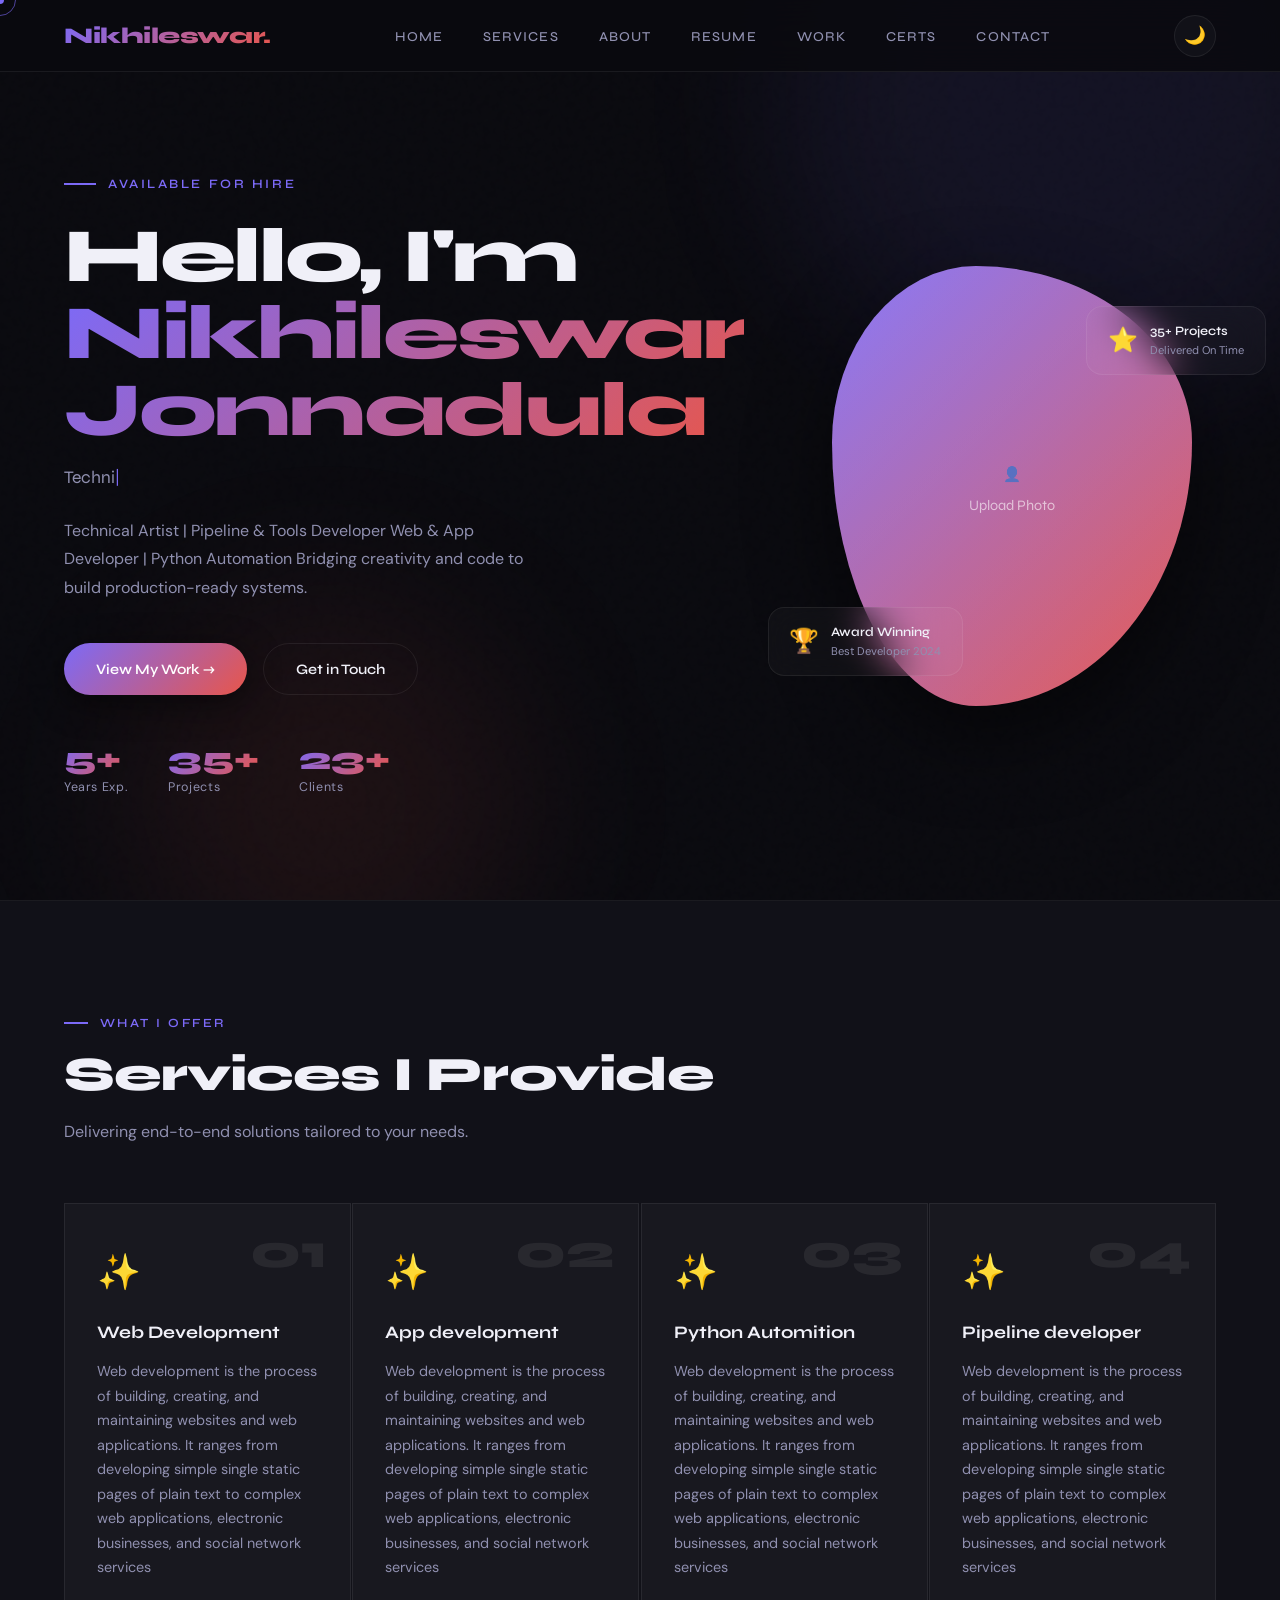
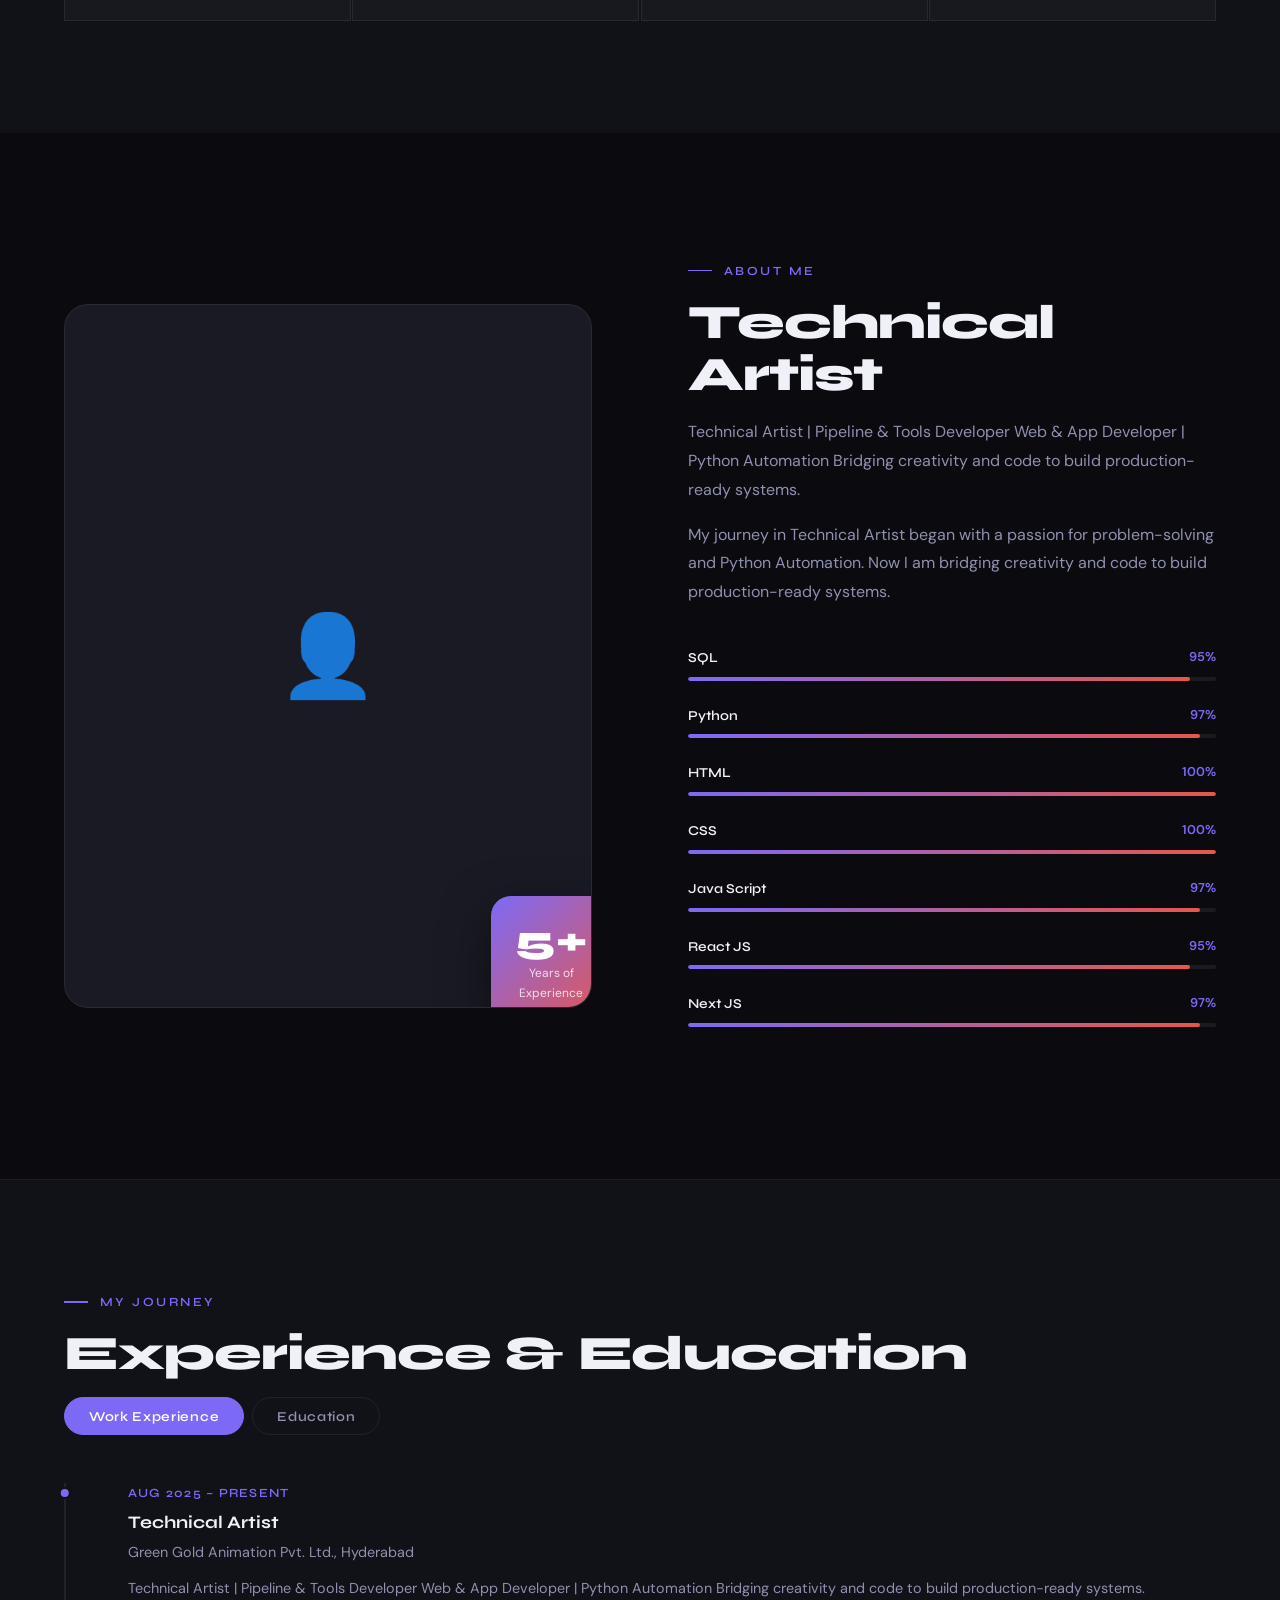
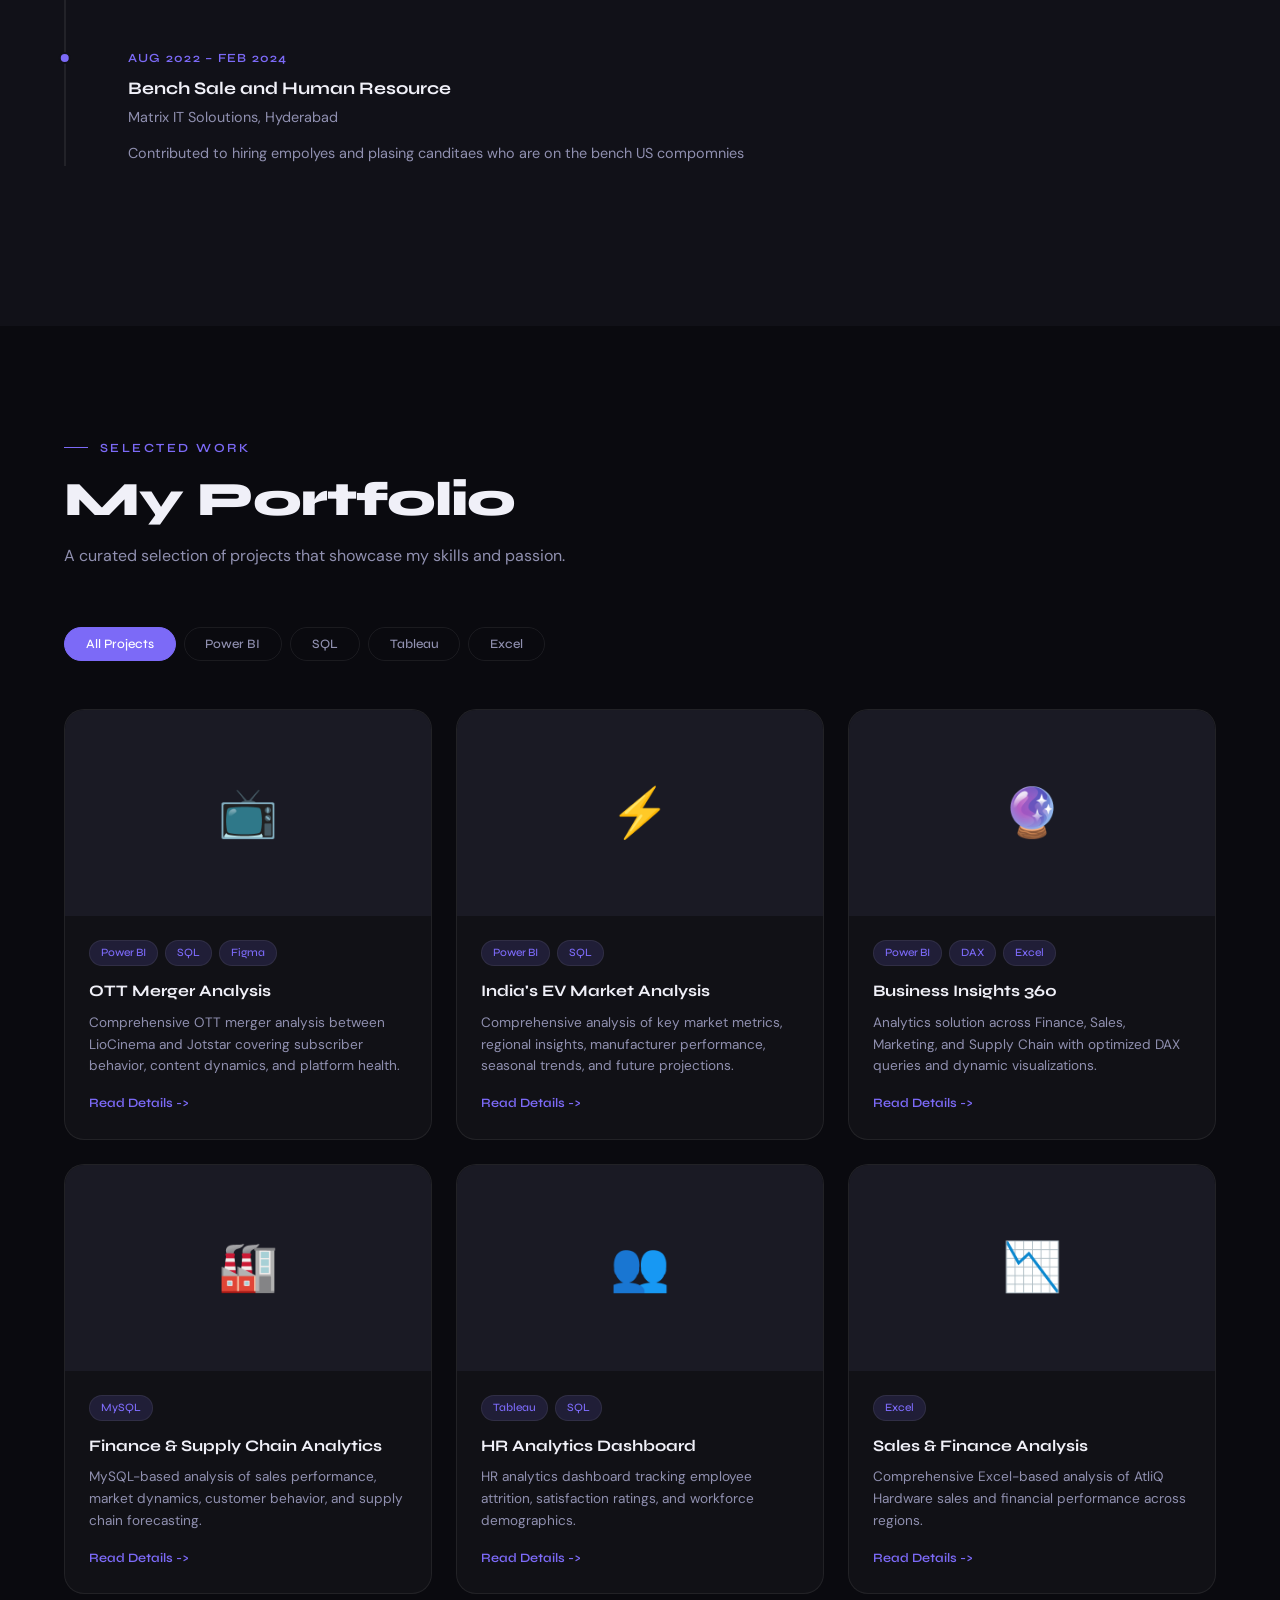
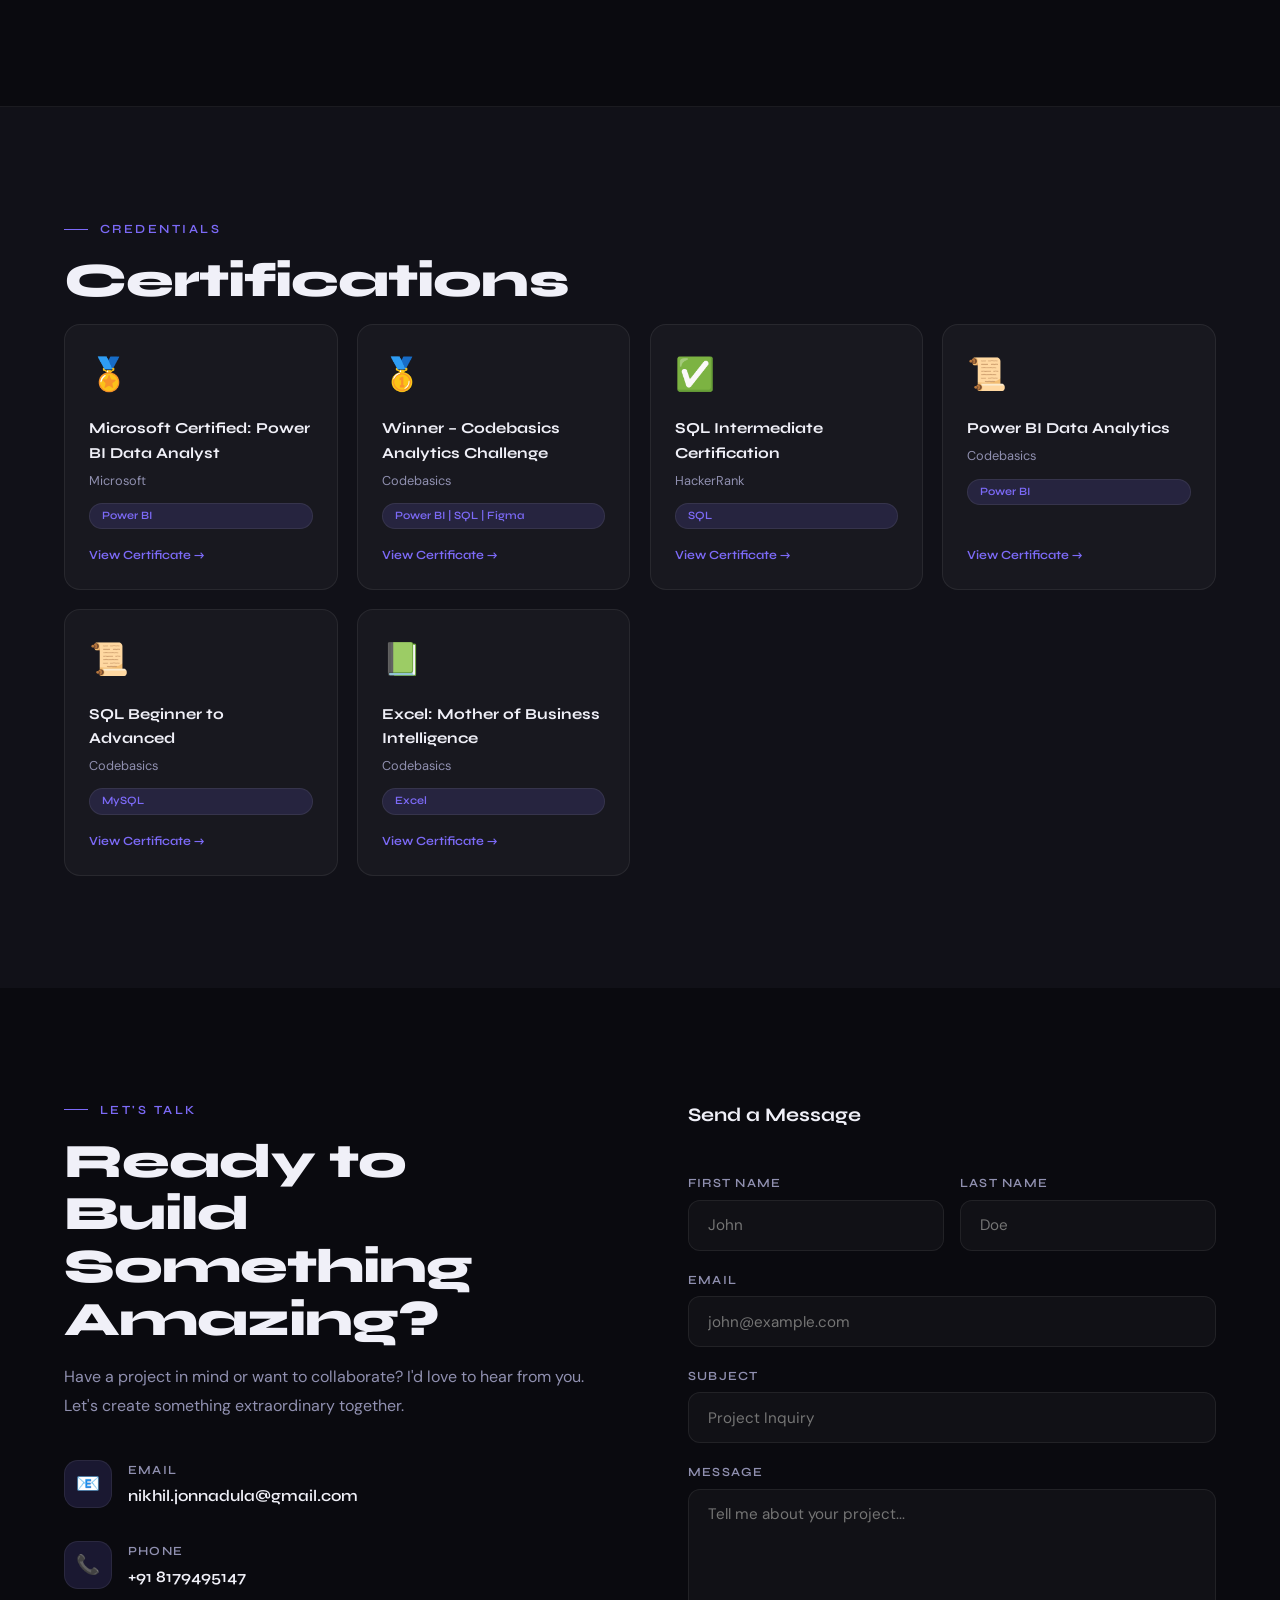
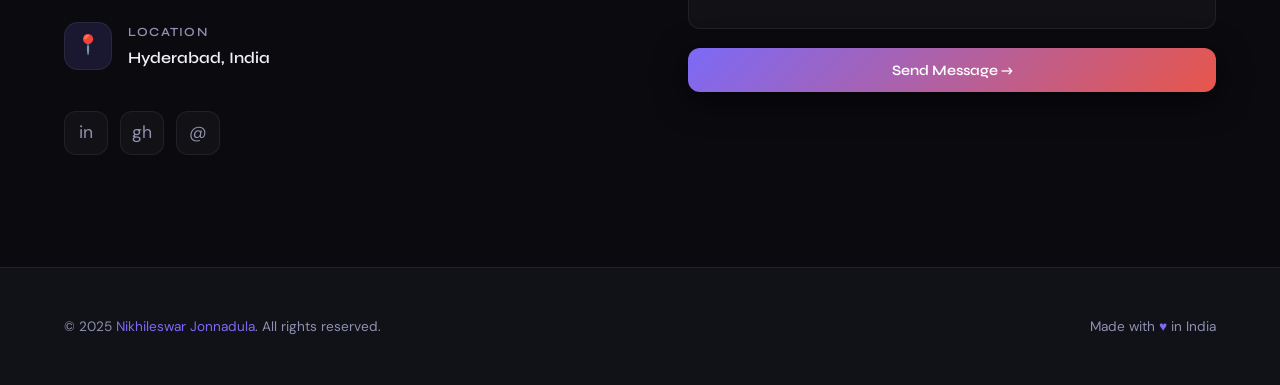
==== commit f5f9fba9: "newchanges" ====
--- a/index.html
+++ b/index.html
@@ -241,6 +241,25 @@
 <!-- TOAST -->
 <div class="toast" id="toast"></div>
 
+<!-- PROJECT BLOG POPUP -->
+<div class="project-popup-overlay" id="projectPopupOverlay" onclick="handleProjectOverlayClick(event)">
+  <div class="project-popup" role="dialog" aria-modal="true" aria-labelledby="projectPopupTitle">
+    <button class="project-popup-close" type="button" onclick="closeProjectPopup()" aria-label="Close project details">X</button>
+    <div class="project-popup-scroll" id="projectPopupScroll">
+      <div class="project-popup-cover" id="projectPopupCover"></div>
+      <article class="project-popup-article" id="projectPopupArticle">
+        <h1 class="project-popup-title" id="projectPopupTitle"></h1>
+        <div class="project-popup-meta">
+          <span class="project-popup-category" id="projectPopupCategory"></span>
+          <div class="project-popup-tags" id="projectPopupTags"></div>
+        </div>
+        <div class="project-popup-content" id="projectPopupContent"></div>
+      </article>
+    </div>
+    <a class="project-popup-float-btn" id="projectPopupLink" href="#" target="_blank" rel="noopener noreferrer">View Project</a>
+  </div>
+</div>
+
 <script src="app.js"></script>
 </body>
 </html>
--- a/style.css
+++ b/style.css
@@ -389,13 +389,174 @@
 }
 .project-title { font-family: var(--font-display); font-size: 1rem; font-weight: 700; margin-bottom: 0.5rem; }
 .project-desc { font-size: 0.85rem; color: var(--text2); line-height: 1.6; }
-.project-link {
-  display: inline-flex; align-items: center; gap: 0.4rem;
-  margin-top: 1rem; font-family: var(--font-display); font-size: 0.8rem;
-  font-weight: 600; color: var(--accent); text-decoration: none;
-  transition: gap 0.2s;
-}
-.project-link:hover { gap: 0.7rem; }
+.project-link {
+  display: inline-flex; align-items: center; gap: 0.4rem;
+  margin-top: 1rem; font-family: var(--font-display); font-size: 0.8rem;
+  font-weight: 600; color: var(--accent); text-decoration: none;
+  transition: gap 0.2s;
+}
+.project-link:hover { gap: 0.7rem; }
+
+/* ===== PROJECT POPUP ===== */
+.project-popup-overlay {
+  position: fixed;
+  inset: 0;
+  z-index: 2500;
+  background: rgba(8, 8, 14, 0.72);
+  backdrop-filter: blur(10px);
+  display: none;
+  align-items: center;
+  justify-content: center;
+  padding: 1.2rem;
+}
+.project-popup-overlay.open {
+  display: flex;
+}
+.project-popup {
+  width: min(980px, 100%);
+  max-height: calc(100vh - 2.4rem);
+  border-radius: 22px;
+  background: var(--bg2);
+  border: 1px solid var(--border);
+  box-shadow: 0 24px 80px var(--shadow);
+  position: relative;
+  overflow: hidden;
+}
+.project-popup-close {
+  position: absolute;
+  top: 14px;
+  right: 14px;
+  width: 36px;
+  height: 36px;
+  border-radius: 50%;
+  border: 1px solid var(--border);
+  background: rgba(10, 10, 16, 0.55);
+  color: var(--text);
+  cursor: pointer;
+  z-index: 5;
+}
+.project-popup-close:hover {
+  border-color: var(--accent2);
+  color: #fff;
+  background: var(--accent2);
+}
+.project-popup-scroll {
+  max-height: calc(100vh - 2.4rem);
+  overflow-y: auto;
+}
+.project-popup-cover {
+  width: 100%;
+  aspect-ratio: 16 / 7;
+  background: var(--bg3);
+  overflow: hidden;
+}
+.project-popup-cover img {
+  width: 100%;
+  height: 100%;
+  object-fit: cover;
+}
+.project-popup-cover-emoji {
+  width: 100%;
+  height: 100%;
+  display: flex;
+  align-items: center;
+  justify-content: center;
+  font-size: clamp(4rem, 8vw, 6rem);
+}
+.project-popup-article {
+  padding: 2rem;
+  padding-bottom: 5.5rem;
+}
+.project-popup-title {
+  font-family: var(--font-display);
+  font-size: clamp(1.6rem, 2.8vw, 2.4rem);
+  font-weight: 800;
+  line-height: 1.2;
+  margin-bottom: 0.9rem;
+}
+.project-popup-meta {
+  display: flex;
+  flex-wrap: wrap;
+  gap: 0.8rem;
+  align-items: center;
+  margin-bottom: 1.6rem;
+}
+.project-popup-category {
+  padding: 0.35rem 0.85rem;
+  border-radius: 100px;
+  border: 1px solid var(--border);
+  background: var(--glow);
+  font-family: var(--font-display);
+  font-size: 0.75rem;
+  font-weight: 600;
+  letter-spacing: 0.06em;
+  text-transform: uppercase;
+  color: var(--accent);
+}
+.project-popup-tags {
+  display: flex;
+  flex-wrap: wrap;
+  gap: 0.45rem;
+}
+.project-popup-content {
+  color: var(--text2);
+  font-size: 0.96rem;
+  line-height: 1.9;
+}
+.project-popup-content h1,
+.project-popup-content h2,
+.project-popup-content h3,
+.project-popup-content h4,
+.project-popup-content h5,
+.project-popup-content h6 {
+  font-family: var(--font-display);
+  color: var(--text);
+  margin-top: 1.35rem;
+  margin-bottom: 0.7rem;
+  line-height: 1.3;
+}
+.project-popup-content h1 { font-size: 1.85rem; }
+.project-popup-content h2 { font-size: 1.6rem; }
+.project-popup-content h3 { font-size: 1.35rem; }
+.project-popup-content h4 { font-size: 1.2rem; }
+.project-popup-content h5 { font-size: 1.05rem; }
+.project-popup-content h6 { font-size: 0.95rem; text-transform: uppercase; letter-spacing: 0.05em; }
+.project-popup-content p { margin: 0.8rem 0; }
+.project-popup-content ul,
+.project-popup-content ol { margin: 0.7rem 0 0.8rem 1.2rem; }
+.project-popup-content a {
+  color: var(--accent);
+  text-decoration: underline;
+}
+.project-popup-content img {
+  width: 100%;
+  border-radius: 12px;
+  margin: 1rem 0;
+  border: 1px solid var(--border);
+}
+.project-popup-float-btn {
+  position: absolute;
+  right: 1.2rem;
+  bottom: 1.2rem;
+  z-index: 4;
+  padding: 0.8rem 1.3rem;
+  border-radius: 100px;
+  background: var(--gradient);
+  border: none;
+  color: #fff;
+  font-family: var(--font-display);
+  font-size: 0.85rem;
+  font-weight: 700;
+  text-decoration: none;
+  box-shadow: 0 10px 28px var(--shadow);
+}
+.project-popup-float-btn:hover {
+  opacity: 0.9;
+}
+.project-popup-float-btn.disabled {
+  opacity: 0.45;
+  pointer-events: none;
+}
 
 /* ===== CERTIFICATIONS ===== */
 #certifications { background: var(--bg2); }
@@ -594,7 +755,7 @@
 .mobile-nav a { font-family: var(--font-display); font-size: 1rem; font-weight: 600; color: var(--text); text-decoration: none; }
 
 /* ===== RESPONSIVE ===== */
-@media (max-width: 900px) {
+@media (max-width: 900px) {
   #home { grid-template-columns: 1fr; gap: 3rem; padding-top: calc(72px + 2rem); }
   .hero-visual { order: -1; }
   .hero-img-frame { width: 260px; height: 320px; }
@@ -604,6 +765,11 @@
   .hamburger { display: flex; }
   .admin-body { flex-direction: column; }
   .admin-sidebar { width: 100%; border-right: none; border-bottom: 1px solid var(--border); display: flex; overflow-x: auto; padding: 0.5rem 1rem; }
-  .admin-nav-item { border-left: none; border-bottom: 3px solid transparent; padding: 0.6rem 1rem; white-space: nowrap; }
-  .admin-nav-item.active { border-bottom-color: var(--accent); border-left: none; }
-}
+  .admin-nav-item { border-left: none; border-bottom: 3px solid transparent; padding: 0.6rem 1rem; white-space: nowrap; }
+  .admin-nav-item.active { border-bottom-color: var(--accent); border-left: none; }
+  .project-popup-overlay { padding: 0.5rem; }
+  .project-popup { max-height: calc(100vh - 1rem); border-radius: 16px; }
+  .project-popup-scroll { max-height: calc(100vh - 1rem); }
+  .project-popup-article { padding: 1.2rem; padding-bottom: 5rem; }
+  .project-popup-float-btn { right: 0.9rem; bottom: 0.9rem; }
+}
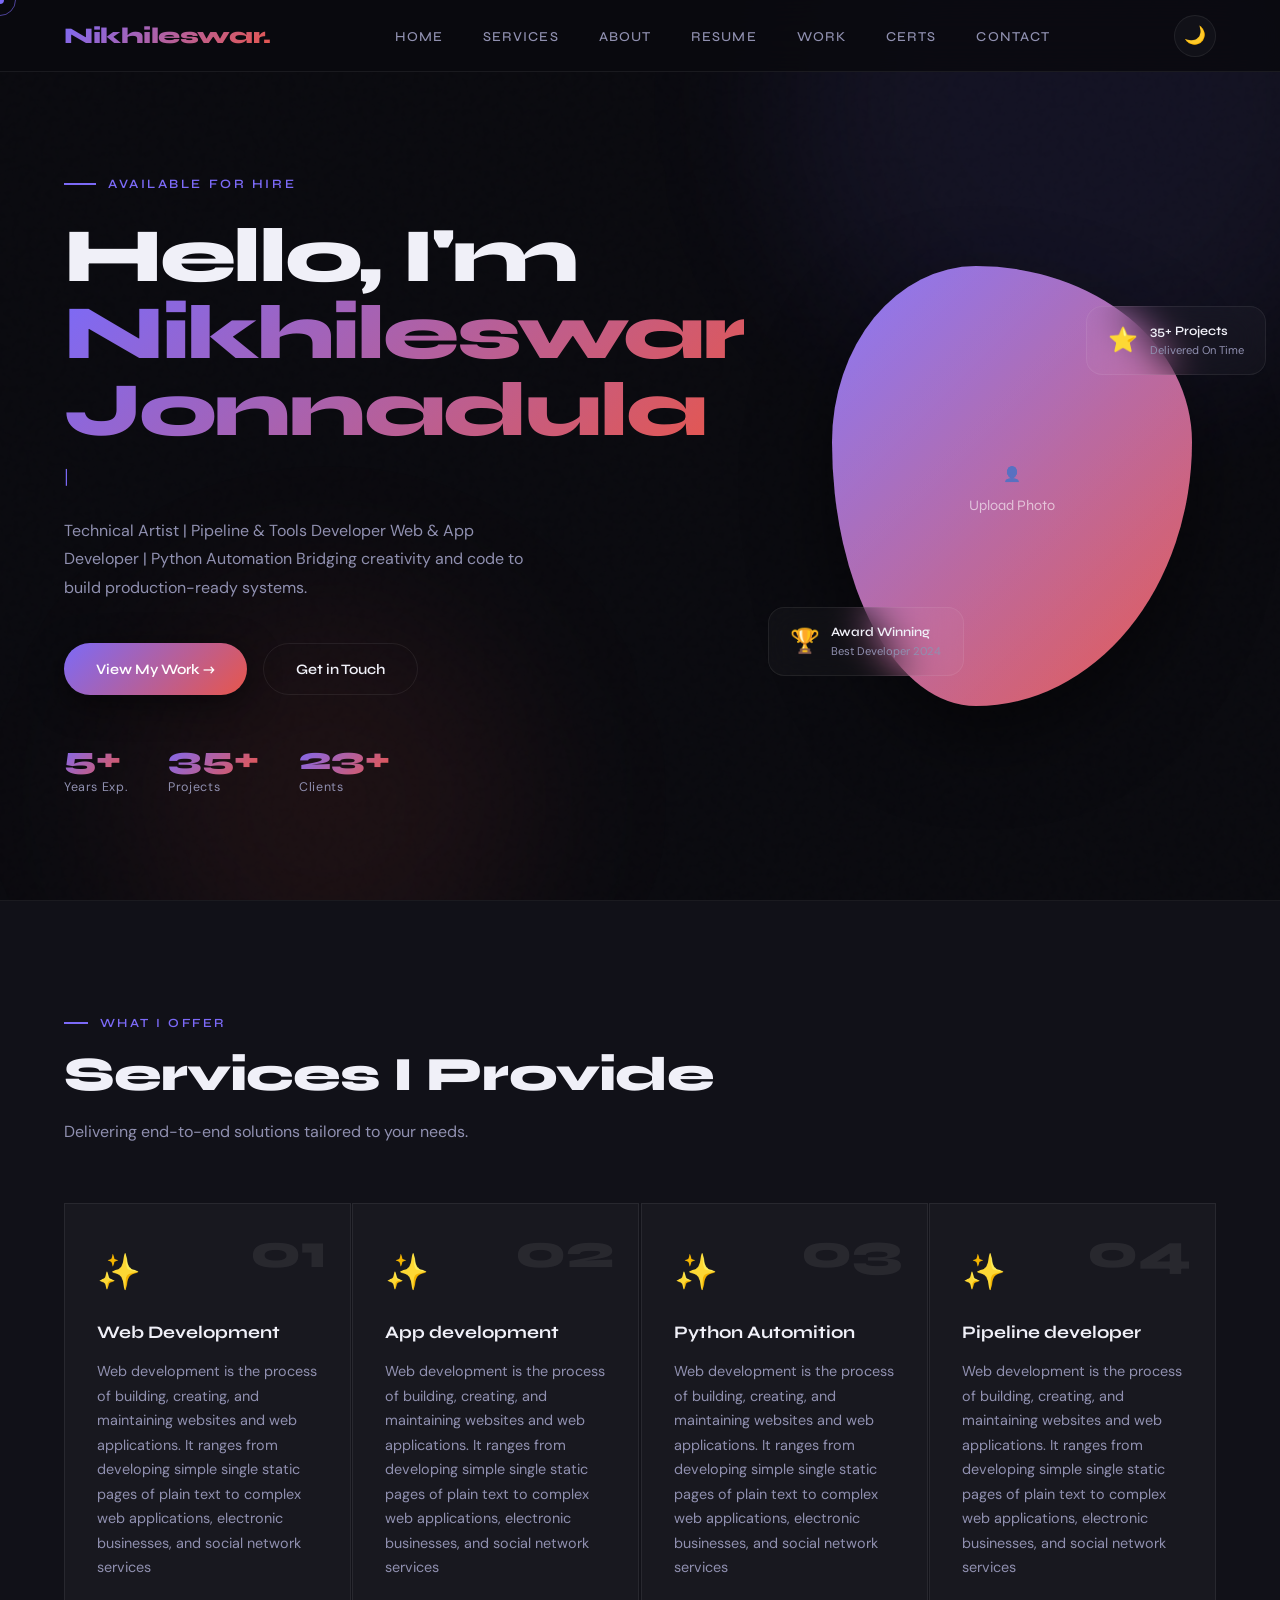
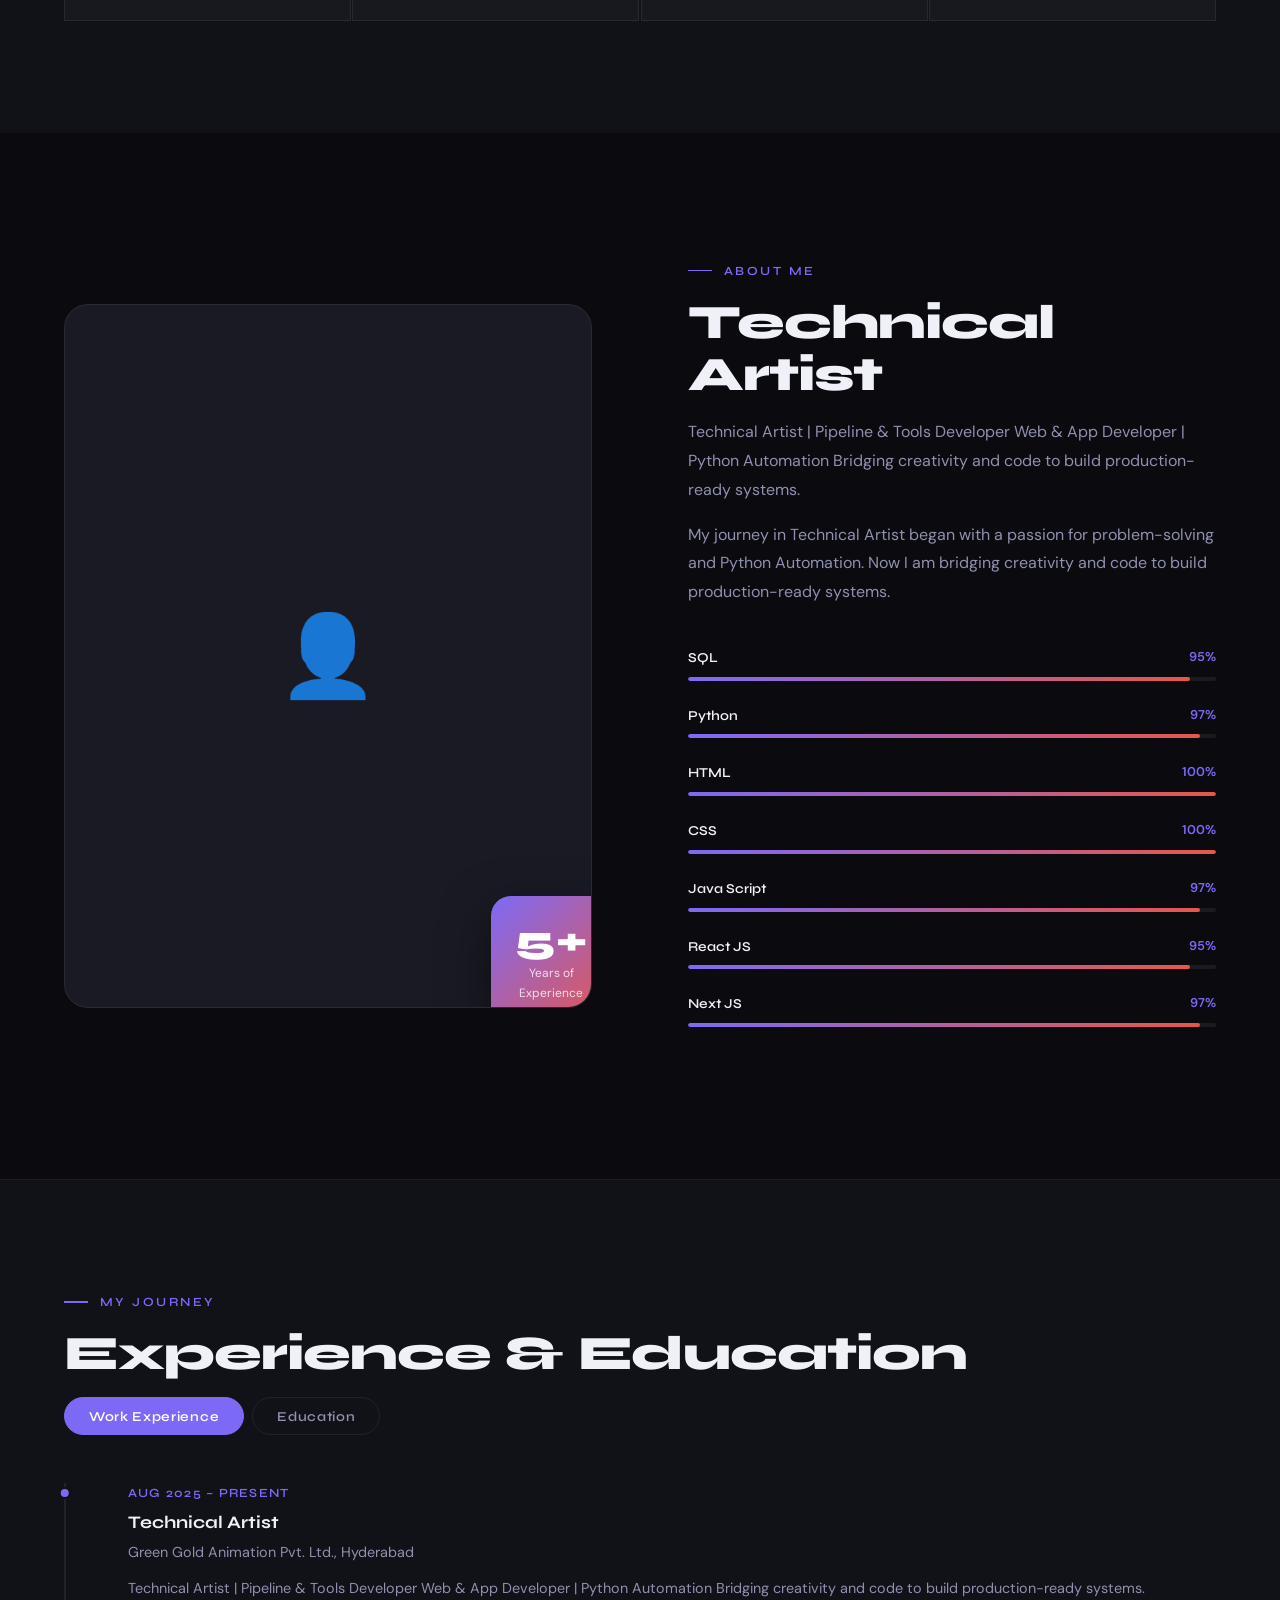
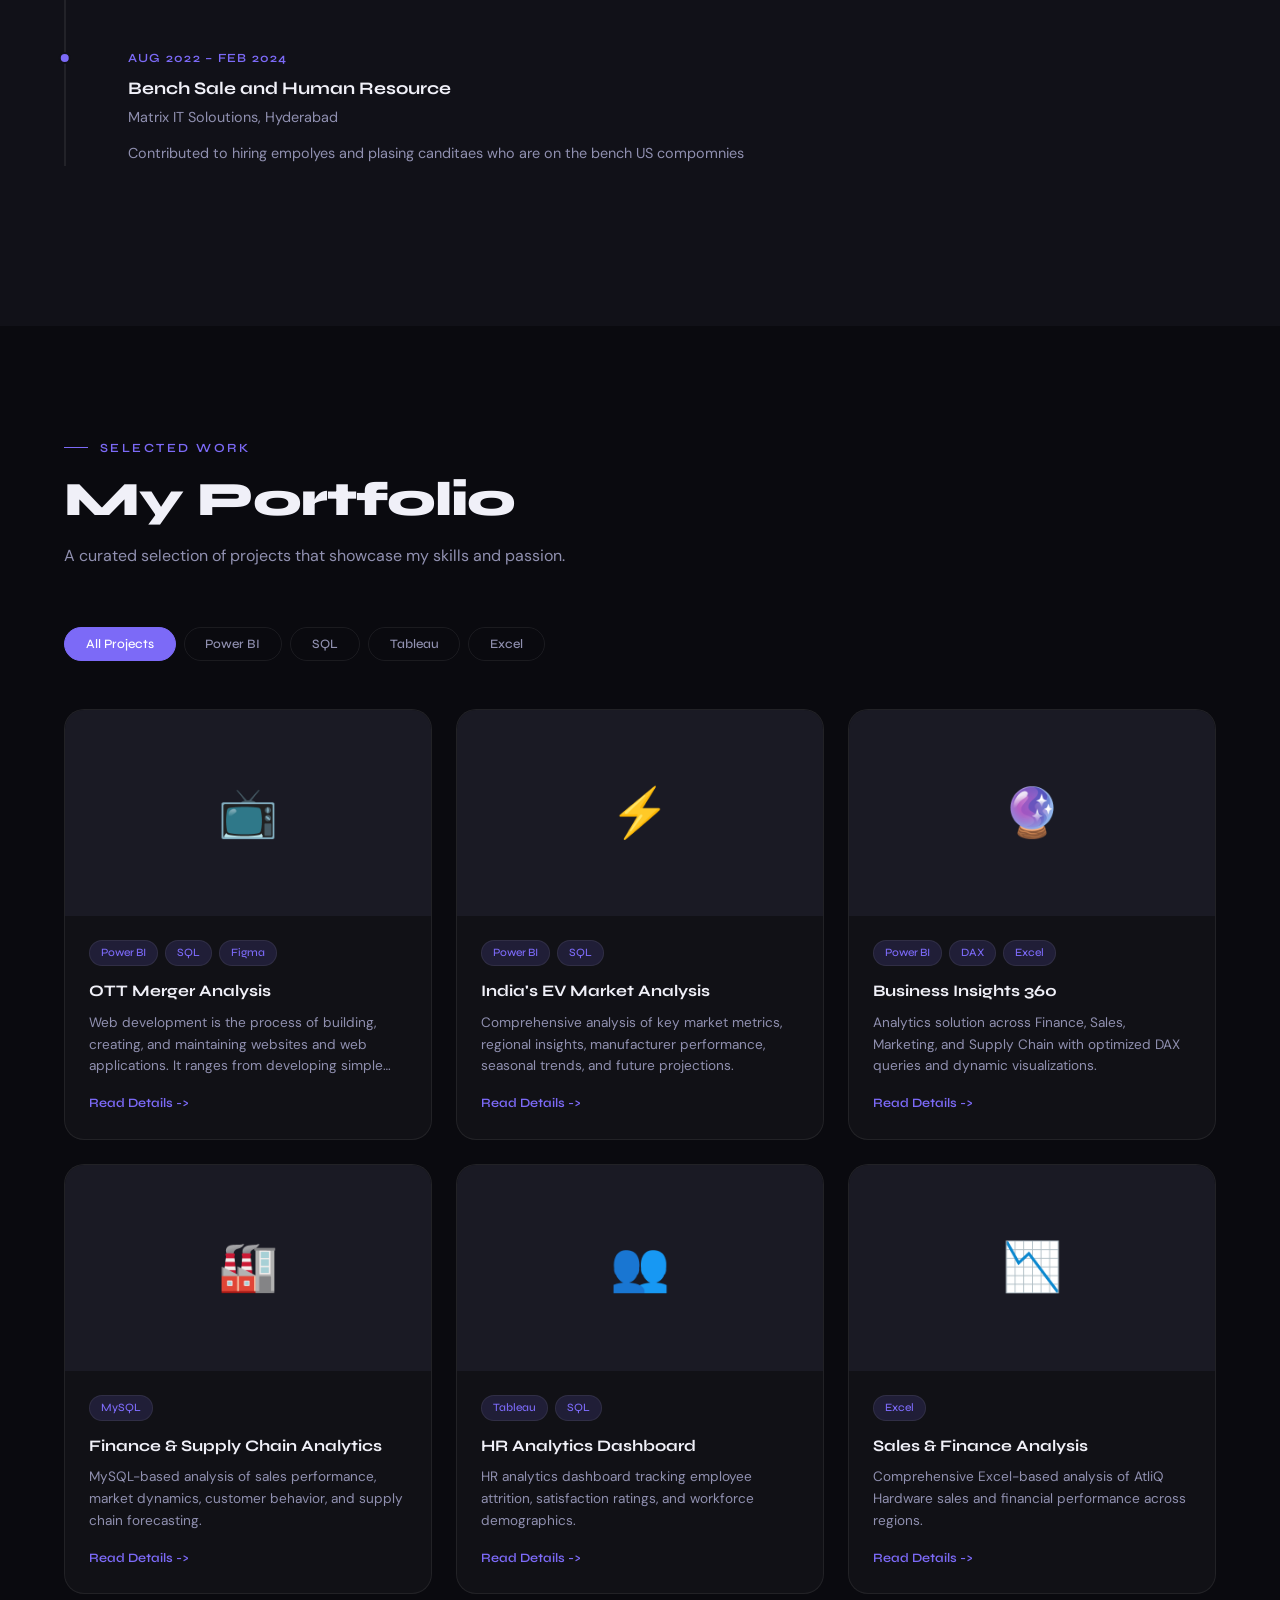
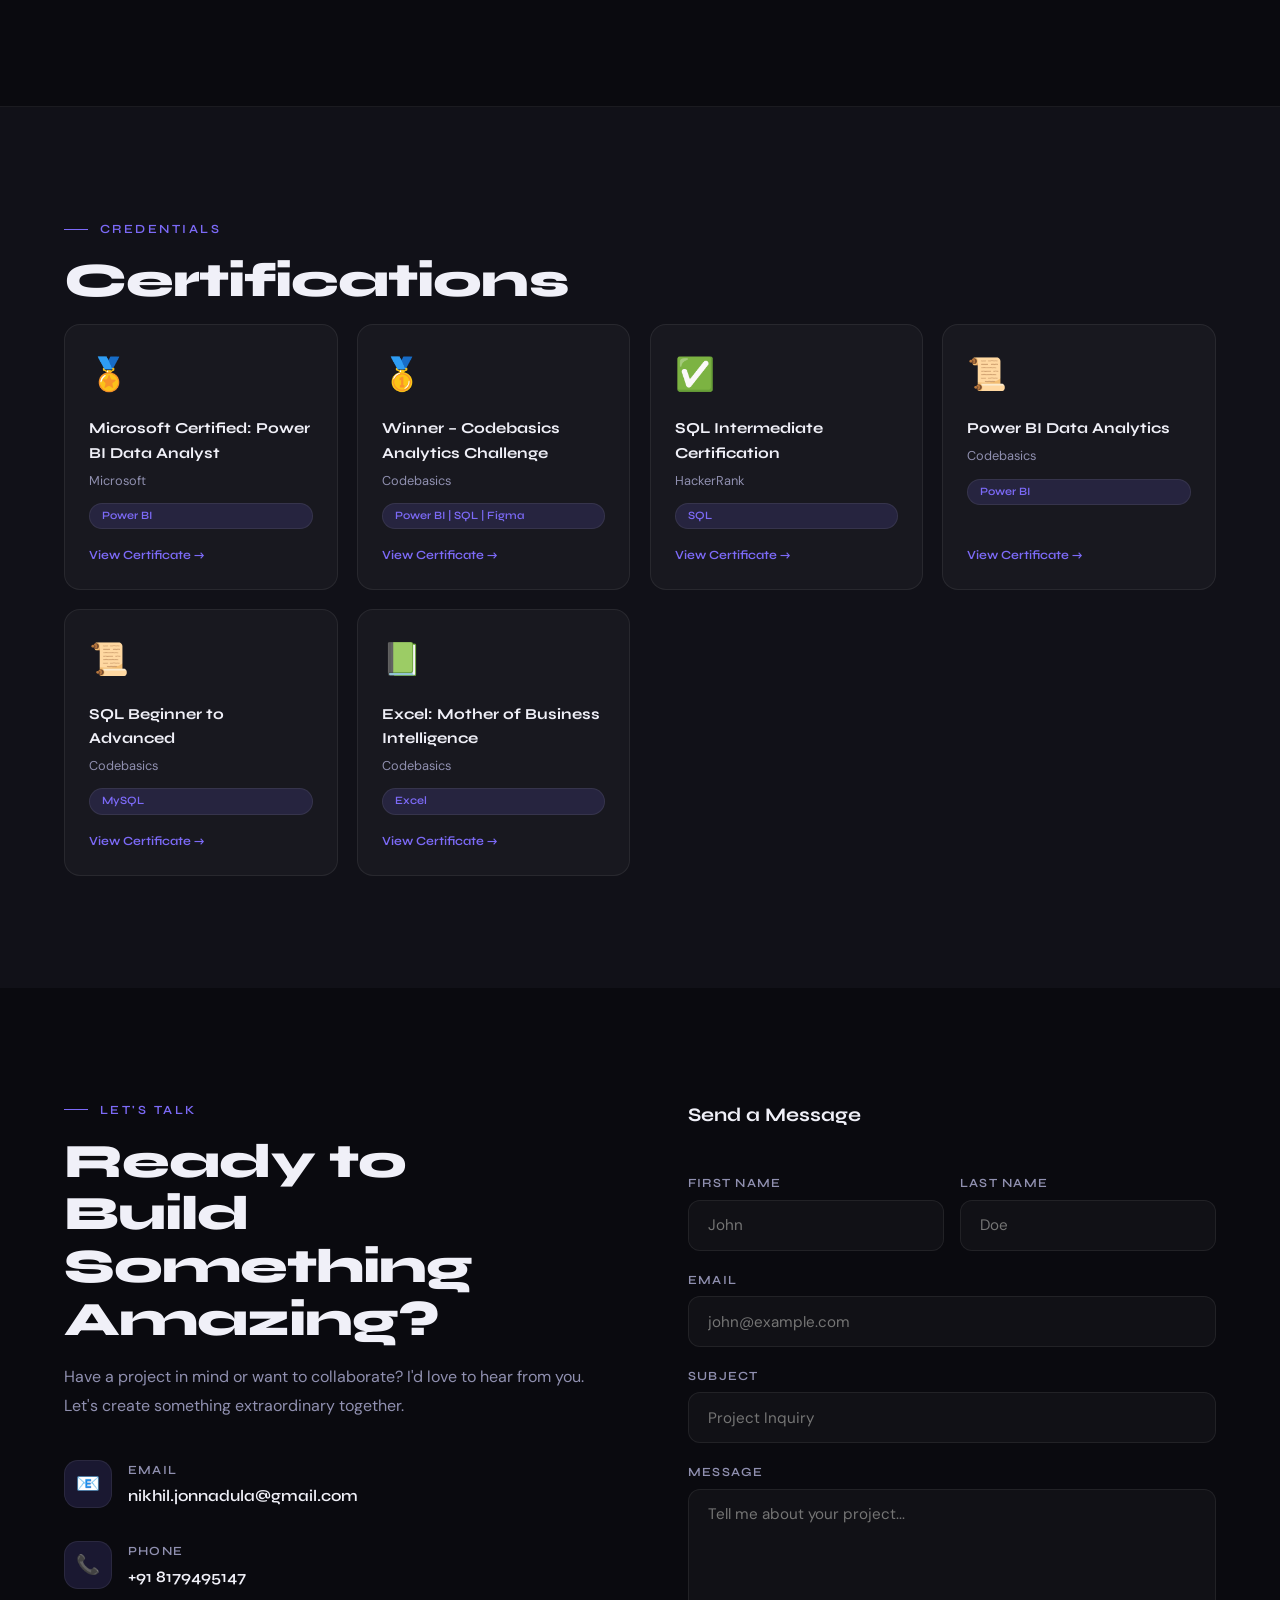
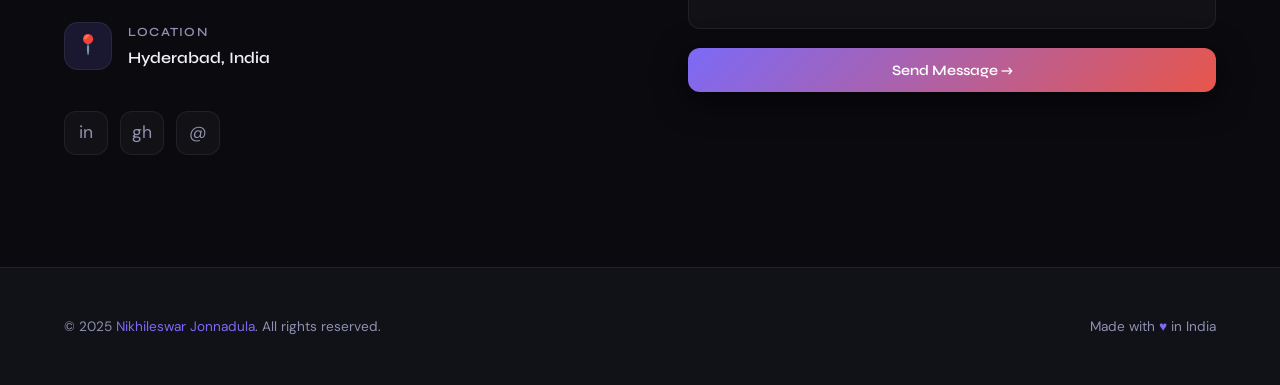
==== commit a7b4da35: "small bug fixes" ====
--- a/index.html
+++ b/index.html
@@ -238,6 +238,25 @@
   <div class="footer-copy">Made with <span>♥</span> in India</div>
 </footer>
 
+<!-- PROJECT POPUP -->
+<div class="project-popup-overlay" id="projectPopupOverlay" onclick="handleProjectOverlayClick(event)">
+  <div class="project-popup">
+    <button class="project-popup-close" onclick="closeProjectPopup()">✕</button>
+    <div class="project-popup-scroll" id="projectPopupScroll">
+      <div class="project-popup-cover" id="projectPopupCover"></div>
+      <div class="project-popup-article">
+        <h2 class="project-popup-title" id="projectPopupTitle"></h2>
+        <div class="project-popup-meta">
+          <span class="project-popup-category" id="projectPopupCategory"></span>
+          <div class="project-popup-tags" id="projectPopupTags"></div>
+        </div>
+        <div class="project-popup-content" id="projectPopupContent"></div>
+      </div>
+    </div>
+    <a class="project-popup-float-btn" id="projectPopupLink" href="#" target="_blank" rel="noopener noreferrer">View Live Project →</a>
+  </div>
+</div>
+
 <!-- TOAST -->
 <div class="toast" id="toast"></div>
 
--- a/style.css
+++ b/style.css
@@ -388,7 +388,14 @@
   font-size: 0.7rem; font-family: var(--font-display); font-weight: 500; color: var(--accent);
 }
 .project-title { font-family: var(--font-display); font-size: 1rem; font-weight: 700; margin-bottom: 0.5rem; }
-.project-desc { font-size: 0.85rem; color: var(--text2); line-height: 1.6; }
+.project-desc {
+  font-size: 0.85rem; color: var(--text2); line-height: 1.6;
+  display: -webkit-box;
+  -webkit-line-clamp: 3;
+  -webkit-box-orient: vertical;
+  overflow: hidden;
+  text-overflow: ellipsis;
+}
 .project-link {
   display: inline-flex; align-items: center; gap: 0.4rem;
   margin-top: 1rem; font-family: var(--font-display); font-size: 0.8rem;
